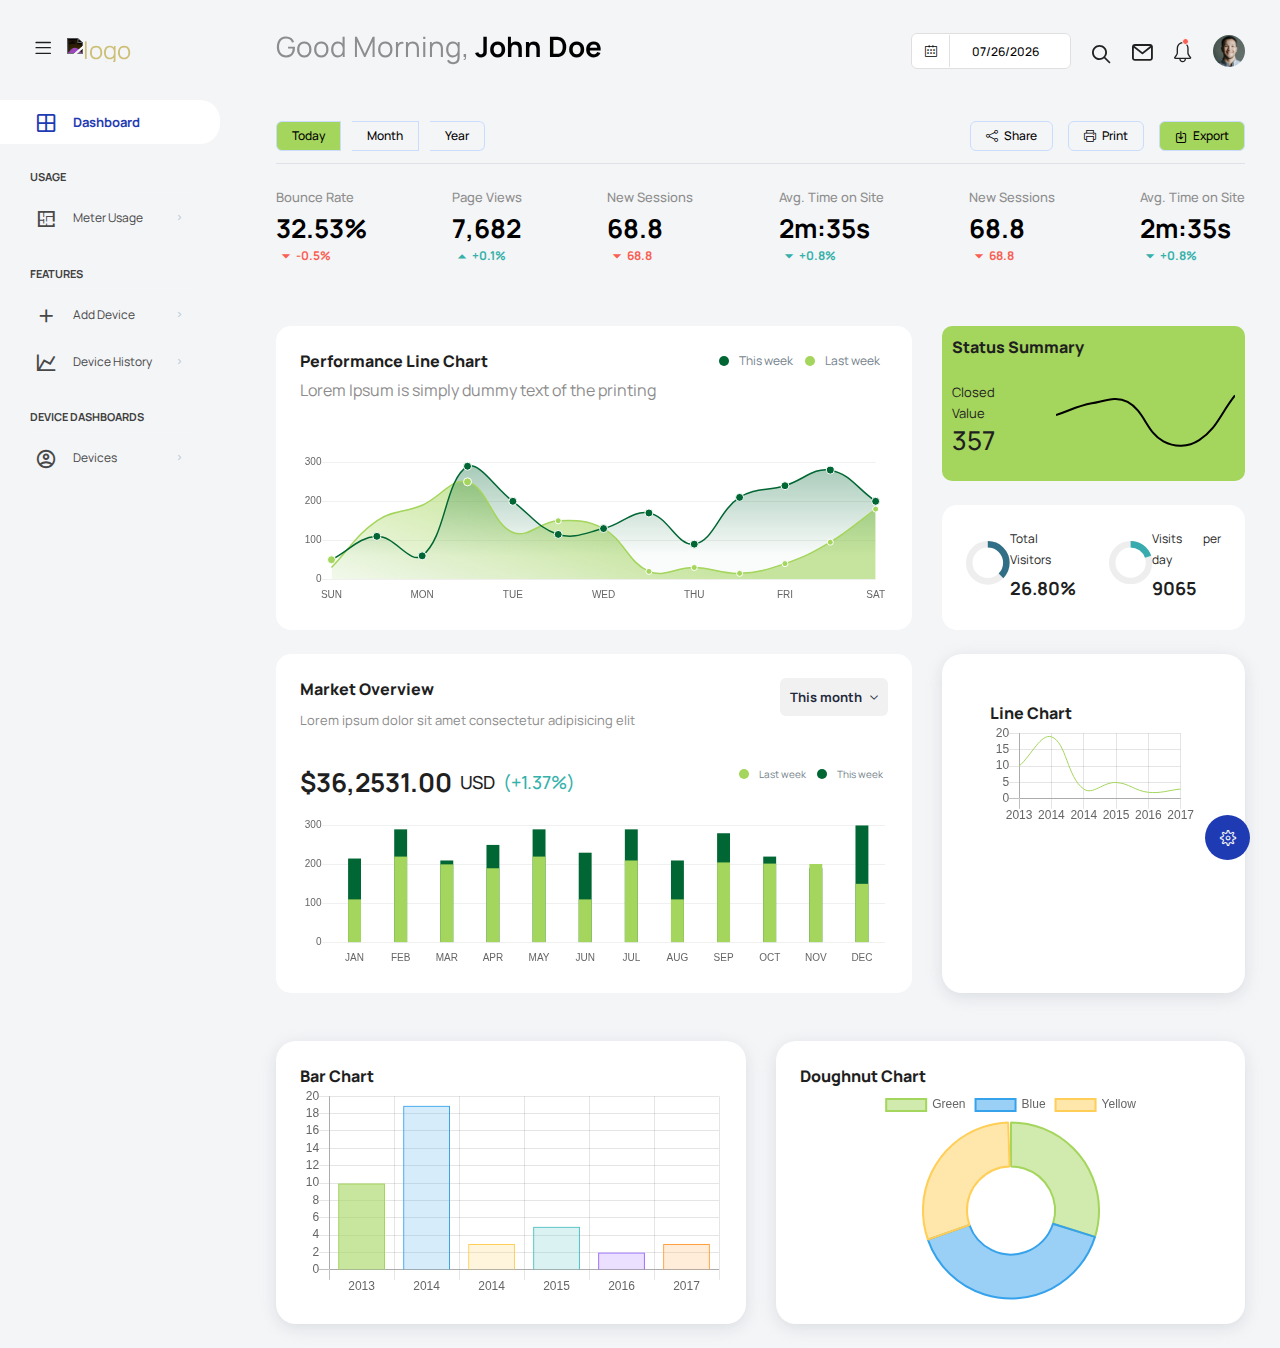
==== Dashboard/index.html @ 0b7fcad8 "Login Page linked with dashboard, forgot pass page" ====
<!DOCTYPE html>
<html lang="en">

<head>
  <!-- Required meta tags -->
  <meta charset="utf-8">
  <meta name="viewport" content="width=device-width, initial-scale=1, shrink-to-fit=no">
  <title>ElecTrak | Energy Monitoring</title>
  <!-- plugins:css -->
  <link rel="stylesheet" href="vendors/feather/feather.css">
  <link rel="stylesheet" href="vendors/mdi/css/materialdesignicons.min.css">
  <link rel="stylesheet" href="vendors/ti-icons/css/themify-icons.css">
  <link rel="stylesheet" href="vendors/typicons/typicons.css">
  <link rel="stylesheet" href="vendors/simple-line-icons/css/simple-line-icons.css">
  <link rel="stylesheet" href="vendors/css/vendor.bundle.base.css">


  <!-- endinject -->
  <!-- Plugin css for this page -->
  <link rel="stylesheet" href="vendors/datatables.net-bs4/dataTables.bootstrap4.css">
  <link rel="stylesheet" href="js/select.dataTables.min.css">
  <!-- End plugin css for this page -->
  <!-- inject:css -->
  <link rel="stylesheet" href="css/vertical-layout-light/style.css">
  <link rel="stylesheet" href="./css/dashboard.css">
  <!-- endinject -->
  <link rel="icon" type="image" href="./images/icons8-lightning-50.png">
</head>

<body>
  <div class="container-scroller">
    <!-- partial:partials/_navbar.html -->
    <nav class="navbar default-layout col-lg-12 col-12 p-0 fixed-top d-flex align-items-top flex-row">
      <div class="text-center navbar-brand-wrapper d-flex align-items-center justify-content-start" id="nav-top">
        <div class="me-3">
          <button class="navbar-toggler navbar-toggler align-self-center " id="navbar-toggler" type="button" data-bs-toggle="minimize">
            <span class="icon-menu"></span>
          </button>
        </div>
        <div >
          <a class="navbar-brand brand-logo" href="index.html">
            <img src="http://electrak.in/Images/EnetraLogoWhite.png" alt="logo" class="electrak-logo" />
            <!-- <h4 class="name">ElecTrak</h4> -->
          </a>
          <a class="navbar-brand brand-logo-mini" href="index.html">
            <!-- <img src="images/logo-mini.svg" alt="logo" /> -->
            <img src="./images/icons8-lightning-50-black.png" alt="logo" />
          </a>
        </div>
      </div>
      <div class="navbar-menu-wrapper d-flex align-items-top">
        <ul class="navbar-nav">
          <li class="nav-item font-weight-semibold d-none d-lg-block ms-0">
            <h1 class="welcome-text">Good Morning, <span class="text-black fw-bold">John Doe</span></h1>
            <!-- <h3 class="welcome-sub-text">Your performance summary this week </h3> -->
          </li>
        </ul>
        <ul class="navbar-nav ms-auto">
          <!-- <li class="nav-item dropdown d-none d-lg-block">
            <a class="nav-link dropdown-bordered dropdown-toggle dropdown-toggle-split" id="messageDropdown" href="#"
              data-bs-toggle="dropdown" aria-expanded="false"> Select Category </a>
            <div class="dropdown-menu dropdown-menu-right navbar-dropdown preview-list pb-0"
              aria-labelledby="messageDropdown">
              <a class="dropdown-item py-3">
                <p class="mb-0 font-weight-medium float-left">Select category</p>
              </a>
              <div class="dropdown-divider"></div>
              <a class="dropdown-item preview-item">
                <div class="preview-item-content flex-grow py-2">
                  <p class="preview-subject ellipsis font-weight-medium text-dark">Bootstrap Bundle </p>
                  <p class="fw-light small-text mb-0">This is a Bundle featuring 16 unique dashboards</p>
                </div>
              </a>
              <a class="dropdown-item preview-item">
                <div class="preview-item-content flex-grow py-2">
                  <p class="preview-subject ellipsis font-weight-medium text-dark">Angular Bundle</p>
                  <p class="fw-light small-text mb-0">Everything you’ll ever need for your Angular projects</p>
                </div>
              </a>
              <a class="dropdown-item preview-item">
                <div class="preview-item-content flex-grow py-2">
                  <p class="preview-subject ellipsis font-weight-medium text-dark">VUE Bundle</p>
                  <p class="fw-light small-text mb-0">Bundle of 6 Premium Vue Admin Dashboard</p>
                </div>
              </a>
              <a class="dropdown-item preview-item">
                <div class="preview-item-content flex-grow py-2">
                  <p class="preview-subject ellipsis font-weight-medium text-dark">React Bundle</p>
                  <p class="fw-light small-text mb-0">Bundle of 8 Premium React Admin Dashboard</p>
                </div>
              </a>
            </div>
          </li> -->
          <li class="nav-item d-none d-lg-block" id="nav-item">
            <div id="datepicker-popup" class="input-group date datepicker navbar-date-picker">
              <span class="input-group-addon input-group-prepend border-right">
                <span class="icon-calendar input-group-text calendar-icon"></span>
              </span>
              <input type="text" class="form-control">
            </div>
          </li>
          <li class="nav-item">
            <form class="search-form" action="#">
              <i class="icon-search"></i>
              <input type="search" class="form-control" placeholder="Search Here" title="Search here">
            </form>
          </li>
          <li class="nav-item dropdown">
            <a class="nav-link count-indicator" id="notificationDropdown" href="#" data-bs-toggle="dropdown">
              <i class="icon-mail icon-lg"></i>
            </a>
            <div class="dropdown-menu dropdown-menu-right navbar-dropdown preview-list pb-0"
              aria-labelledby="notificationDropdown">
              <a class="dropdown-item py-3 border-bottom">
                <p class="mb-0 font-weight-medium float-left">You have 4 new notifications </p>
                <span class="badge badge-pill badge-primary float-right">View all</span>
              </a>
              <a class="dropdown-item preview-item py-3">
                <div class="preview-thumbnail">
                  <i class="mdi mdi-alert m-auto text-primary"></i>
                </div>
                <div class="preview-item-content">
                  <h6 class="preview-subject fw-normal text-dark mb-1">Application Error</h6>
                  <p class="fw-light small-text mb-0"> Just now </p>
                </div>
              </a>
              <a class="dropdown-item preview-item py-3">
                <div class="preview-thumbnail">
                  <i class="mdi mdi-settings m-auto text-primary"></i>
                </div>
                <div class="preview-item-content">
                  <h6 class="preview-subject fw-normal text-dark mb-1">Settings</h6>
                  <p class="fw-light small-text mb-0"> Private message </p>
                </div>
              </a>
              <a class="dropdown-item preview-item py-3">
                <div class="preview-thumbnail">
                  <i class="mdi mdi-airballoon m-auto text-primary"></i>
                </div>
                <div class="preview-item-content">
                  <h6 class="preview-subject fw-normal text-dark mb-1">New user registration</h6>
                  <p class="fw-light small-text mb-0"> 2 days ago </p>
                </div>
              </a>
            </div>
          </li>
          <li class="nav-item dropdown">
            <a class="nav-link count-indicator" id="countDropdown" href="#" data-bs-toggle="dropdown"
              aria-expanded="false">
              <i class="icon-bell"></i>
              <span class="count"></span>
            </a>
            <div class="dropdown-menu dropdown-menu-right navbar-dropdown preview-list pb-0"
              aria-labelledby="countDropdown">
              <a class="dropdown-item py-3">
                <p class="mb-0 font-weight-medium float-left">You have 7 unread mails </p>
                <span class="badge badge-pill badge-primary float-right">View all</span>
              </a>
              <div class="dropdown-divider"></div>
              <a class="dropdown-item preview-item">
                <div class="preview-thumbnail">
                  <img src="images/faces/face10.jpg" alt="image" class="img-sm profile-pic">
                </div>
                <div class="preview-item-content flex-grow py-2">
                  <p class="preview-subject ellipsis font-weight-medium text-dark">Marian Garner </p>
                  <p class="fw-light small-text mb-0"> The meeting is cancelled </p>
                </div>
              </a>
              <a class="dropdown-item preview-item">
                <div class="preview-thumbnail">
                  <img src="images/faces/face12.jpg" alt="image" class="img-sm profile-pic">
                </div>
                <div class="preview-item-content flex-grow py-2">
                  <p class="preview-subject ellipsis font-weight-medium text-dark">David Grey </p>
                  <p class="fw-light small-text mb-0"> The meeting is cancelled </p>
                </div>
              </a>
              <a class="dropdown-item preview-item">
                <div class="preview-thumbnail">
                  <img src="images/faces/face1.jpg" alt="image" class="img-sm profile-pic">
                </div>
                <div class="preview-item-content flex-grow py-2">
                  <p class="preview-subject ellipsis font-weight-medium text-dark">Travis Jenkins </p>
                  <p class="fw-light small-text mb-0"> The meeting is cancelled </p>
                </div>
              </a>
            </div>
          </li>
          <li class="nav-item dropdown d-none d-lg-block user-dropdown">
            <a class="nav-link" id="UserDropdown" href="#" data-bs-toggle="dropdown" aria-expanded="false">
              <img class="img-xs rounded-circle" src="images/faces/face8.jpg" alt="Profile image"> </a>
            <div class="dropdown-menu dropdown-menu-right navbar-dropdown" aria-labelledby="UserDropdown">
              <div class="dropdown-header text-center">
                <img class="img-md rounded-circle" src="images/faces/face8.jpg" alt="Profile image">
                <p class="mb-1 mt-3 font-weight-semibold">Allen Moreno</p>
                <p class="fw-light text-muted mb-0">allenmoreno@gmail.com</p>
              </div>
              <a class="dropdown-item"><i class="dropdown-item-icon mdi mdi-account-outline text-primary me-2"></i> My
                Profile <span class="badge badge-pill badge-danger">1</span></a>
              <a class="dropdown-item"><i class="dropdown-item-icon mdi mdi-message-text-outline text-primary me-2"></i>
                Messages</a>
              <a class="dropdown-item"><i
                  class="dropdown-item-icon mdi mdi-calendar-check-outline text-primary me-2"></i> Activity</a>
              <a class="dropdown-item"><i class="dropdown-item-icon mdi mdi-help-circle-outline text-primary me-2"></i>
                FAQ</a>
              <a href="login.html" class="dropdown-item"><i class="dropdown-item-icon mdi mdi-power text-primary me-2"></i>Sign Out</a>
            </div>
          </li>
        </ul>
        <button class="navbar-toggler navbar-toggler-right d-lg-none align-self-center" type="button"
          data-bs-toggle="offcanvas">
          <span class="mdi mdi-menu"></span>
        </button>
      </div>
    </nav>
    <!-- partial -->
    <div class="container-fluid page-body-wrapper">
      <!-- partial:partials/_settings-panel.html -->
      <div class="theme-setting-wrapper">
        <div id="settings-trigger"><i class="ti-settings"></i></div>
        <div id="theme-settings" class="settings-panel">
          <i class="settings-close ti-close"></i>
          <p class="settings-heading">SIDEBAR SKINS</p>
          <div class="sidebar-bg-options selected" id="sidebar-light-theme">
            <div class="img-ss rounded-circle bg-light border me-3"></div>Light
          </div>
          <div class="sidebar-bg-options" id="sidebar-dark-theme">
            <div class="img-ss rounded-circle bg-dark border me-3"></div>Dark
          </div>
          <p class="settings-heading mt-2">HEADER SKINS</p>
          <div class="color-tiles mx-0 px-4">
            <div class="tiles success"></div>
            <div class="tiles warning"></div>
            <div class="tiles danger"></div>
            <div class="tiles info"></div>
            <div class="tiles dark"></div>
            <div class="tiles default"></div>
          </div>
        </div>
      </div>
      <div id="right-sidebar" class="settings-panel">
        <i class="settings-close ti-close"></i>
        <ul class="nav nav-tabs border-top" id="setting-panel" role="tablist">
          <li class="nav-item">
            <a class="nav-link active" id="todo-tab" data-bs-toggle="tab" href="#todo-section" role="tab"
              aria-controls="todo-section" aria-expanded="true">TO DO LIST</a>
          </li>
          <li class="nav-item">
            <a class="nav-link" id="chats-tab" data-bs-toggle="tab" href="#chats-section" role="tab"
              aria-controls="chats-section">CHATS</a>
          </li>
        </ul>
        <div class="tab-content" id="setting-content">
          <div class="tab-pane fade show active scroll-wrapper" id="todo-section" role="tabpanel"
            aria-labelledby="todo-section">
            <div class="add-items d-flex px-3 mb-0">
              <form class="form w-100">
                <div class="form-group d-flex">
                  <input type="text" class="form-control todo-list-input" placeholder="Add To-do">
                  <button type="submit" class="add btn btn-primary todo-list-add-btn" id="add-task">Add</button>
                </div>
              </form>
            </div>
            <div class="list-wrapper px-3">
              <ul class="d-flex flex-column-reverse todo-list">
                <li>
                  <div class="form-check">
                    <label class="form-check-label">
                      <input class="checkbox" type="checkbox">
                      Team review meeting at 3.00 PM
                    </label>
                  </div>
                  <i class="remove ti-close"></i>
                </li>
                <li>
                  <div class="form-check">
                    <label class="form-check-label">
                      <input class="checkbox" type="checkbox">
                      Prepare for presentation
                    </label>
                  </div>
                  <i class="remove ti-close"></i>
                </li>
                <li>
                  <div class="form-check">
                    <label class="form-check-label">
                      <input class="checkbox" type="checkbox">
                      Resolve all the low priority tickets due today
                    </label>
                  </div>
                  <i class="remove ti-close"></i>
                </li>
                <li class="completed">
                  <div class="form-check">
                    <label class="form-check-label">
                      <input class="checkbox" type="checkbox" checked>
                      Schedule meeting for next week
                    </label>
                  </div>
                  <i class="remove ti-close"></i>
                </li>
                <li class="completed">
                  <div class="form-check">
                    <label class="form-check-label">
                      <input class="checkbox" type="checkbox" checked>
                      Project review
                    </label>
                  </div>
                  <i class="remove ti-close"></i>
                </li>
              </ul>
            </div>
            <h4 class="px-3 text-muted mt-5 fw-light mb-0">Events</h4>
            <div class="events pt-4 px-3">
              <div class="wrapper d-flex mb-2">
                <i class="ti-control-record text-primary me-2"></i>
                <span>Feb 11 2018</span>
              </div>
              <p class="mb-0 font-weight-thin text-gray">Creating component page build a js</p>
              <p class="text-gray mb-0">The total number of sessions</p>
            </div>
            <div class="events pt-4 px-3">
              <div class="wrapper d-flex mb-2">
                <i class="ti-control-record text-primary me-2"></i>
                <span>Feb 7 2018</span>
              </div>
              <p class="mb-0 font-weight-thin text-gray">Meeting with Alisa</p>
              <p class="text-gray mb-0 ">Call Sarah Graves</p>
            </div>
          </div>
          <!-- To do section tab ends -->
          <div class="tab-pane fade" id="chats-section" role="tabpanel" aria-labelledby="chats-section">
            <div class="d-flex align-items-center justify-content-between border-bottom">
              <p class="settings-heading border-top-0 mb-3 pl-3 pt-0 border-bottom-0 pb-0">Friends</p>
              <small class="settings-heading border-top-0 mb-3 pt-0 border-bottom-0 pb-0 pr-3 fw-normal">See All</small>
            </div>
            <ul class="chat-list">
              <li class="list active">
                <div class="profile"><img src="images/faces/face1.jpg" alt="image"><span class="online"></span></div>
                <div class="info">
                  <p>Thomas Douglas</p>
                  <p>Available</p>
                </div>
                <small class="text-muted my-auto">19 min</small>
              </li>
              <li class="list">
                <div class="profile"><img src="images/faces/face2.jpg" alt="image"><span class="offline"></span></div>
                <div class="info">
                  <div class="wrapper d-flex">
                    <p>Catherine</p>
                  </div>
                  <p>Away</p>
                </div>
                <div class="badge badge-success badge-pill my-auto mx-2">4</div>
                <small class="text-muted my-auto">23 min</small>
              </li>
              <li class="list">
                <div class="profile"><img src="images/faces/face3.jpg" alt="image"><span class="online"></span></div>
                <div class="info">
                  <p>Daniel Russell</p>
                  <p>Available</p>
                </div>
                <small class="text-muted my-auto">14 min</small>
              </li>
              <li class="list">
                <div class="profile"><img src="images/faces/face4.jpg" alt="image"><span class="offline"></span></div>
                <div class="info">
                  <p>James Richardson</p>
                  <p>Away</p>
                </div>
                <small class="text-muted my-auto">2 min</small>
              </li>
              <li class="list">
                <div class="profile"><img src="images/faces/face5.jpg" alt="image"><span class="online"></span></div>
                <div class="info">
                  <p>Madeline Kennedy</p>
                  <p>Available</p>
                </div>
                <small class="text-muted my-auto">5 min</small>
              </li>
              <li class="list">
                <div class="profile"><img src="images/faces/face6.jpg" alt="image"><span class="online"></span></div>
                <div class="info">
                  <p>Sarah Graves</p>
                  <p>Available</p>
                </div>
                <small class="text-muted my-auto">47 min</small>
              </li>
            </ul>
          </div>
          <!-- chat tab ends -->
        </div>
      </div>
      <!-- partial -->
      <!-- partial:partials/_sidebar.html -->
      <nav class="sidebar sidebar-offcanvas" id="sidebar">
        <ul class="nav">
          <li class="nav-item">
            <a class="nav-link" href="index.html">
              <i class="mdi mdi-grid-large menu-icon"></i>
              <span class="menu-title">Dashboard</span>
            </a>
          </li>
          <li class="nav-item nav-category">Usage</li>
          <li class="nav-item">
            <a class="nav-link" data-bs-toggle="collapse" href="#ui-basic" aria-expanded="false"
              aria-controls="ui-basic">
              <i class="menu-icon mdi mdi-floor-plan"></i>
              <span class="menu-title">Meter Usage</span>
              <i class="menu-arrow"></i>
            </a>
            <!-- <div class="collapse" id="ui-basic">
              <ul class="nav flex-column sub-menu">
                <li class="nav-item"> <a class="nav-link" href="pages/ui-features/buttons.html">Buttons</a></li>
                <li class="nav-item"> <a class="nav-link" href="pages/ui-features/dropdowns.html">Dropdowns</a></li>
                <li class="nav-item"> <a class="nav-link" href="pages/ui-features/typography.html">Typography</a></li>
              </ul>
            </div> -->
          </li>
          <li class="nav-item nav-category">Features</li>
          <li class="nav-item">
            <a class="nav-link" data-bs-toggle="collapse" href="#form-elements" aria-expanded="false"
              aria-controls="form-elements">
              <i class="menu-icon mdi mdi mdi-plus"></i>
              <span class="menu-title">Add Device</span>
              <i class="menu-arrow"></i>
            </a>
            <!-- <div class="collapse" id="form-elements">
              <ul class="nav flex-column sub-menu">
                <li class="nav-item"><a class="nav-link" href="pages/forms/basic_elements.html">Basic Elements</a></li>
              </ul>
            </div> -->
          </li>
          <li class="nav-item">
            <a class="nav-link" data-bs-toggle="collapse" href="#charts" aria-expanded="false" aria-controls="charts">
              <i class="menu-icon mdi mdi-chart-line"></i>
              <span class="menu-title">Device History</span>
              <i class="menu-arrow"></i>
            </a>
            <!-- <div class="collapse" id="charts">
              <ul class="nav flex-column sub-menu">
                <li class="nav-item"> <a class="nav-link" href="pages/charts/chartjs.html">ChartJs</a></li>
              </ul>
            </div> -->
          </li>
          <!-- <li class="nav-item">
            <a class="nav-link" data-bs-toggle="collapse" href="#tables" aria-expanded="false" aria-controls="tables">
              <i class="menu-icon mdi mdi-table"></i>
              <span class="menu-title">Tables</span>
              <i class="menu-arrow"></i>
            </a>
            <div class="collapse" id="tables">
              <ul class="nav flex-column sub-menu">
                <li class="nav-item"> <a class="nav-link" href="pages/tables/basic-table.html">Basic table</a></li>
              </ul>
            </div>
          </li>
          <li class="nav-item">
            <a class="nav-link" data-bs-toggle="collapse" href="#icons" aria-expanded="false" aria-controls="icons">
              <i class="menu-icon mdi mdi-layers-outline"></i>
              <span class="menu-title">Icons</span>
              <i class="menu-arrow"></i>
            </a>
            <div class="collapse" id="icons">
              <ul class="nav flex-column sub-menu">
                <li class="nav-item"> <a class="nav-link" href="pages/icons/mdi.html">Mdi icons</a></li>
              </ul>
            </div>
          </li> -->
          <li class="nav-item nav-category">Device Dashboards</li>
          <li class="nav-item">
            <a class="nav-link" data-bs-toggle="collapse" href="#auth" aria-expanded="false" aria-controls="auth">
              <i class="menu-icon mdi mdi-account-circle-outline"></i>
              <span class="menu-title">Devices</span>
              <i class="menu-arrow"></i>
            </a>
            <div class="collapse" id="auth">
              <ul class="nav flex-column sub-menu">
                <li class="nav-item"> <a class="nav-link" href="pages/samples/login.html"> Tech Mahindra Phase 3 </a></li>
              </ul>
            </div>
          </li>
          <!-- <li class="nav-item nav-category">help</li>
          <li class="nav-item">
            <a class="nav-link" href="http://bootstrapdash.com/demo/star-admin2-free/docs/documentation.html">
              <i class="menu-icon mdi mdi-file-document"></i>
              <span class="menu-title">Documentation</span>
            </a>
          </li> -->
        </ul>
      </nav>




      <!-- partial -->
      <div class="main-panel">
        <div class="content-wrapper">
          <div class="row">
            <div class="col-sm-12">
              <div class="home-tab">
                <div class="d-sm-flex align-items-center justify-content-between border-bottom">
                  <ul class="nav nav-tabs" role="tablist">
                    <div class="col-sm-3"> 
                      <div class="btn-group" role="group" id="TimeSelection">
                          <button type="button" class="btn active" id="Today" onclick="highlightButton(this)">Today</button>
                          <button type = "button" class="btn" id="Month" onclick="highlightButton(this)">Month</button>
                          <button type = "button" class="btn" id="Year"onclick="highlightButton(this)" >Year</button>
                      </div>
                  </div>
                    <!-- <li class="nav-item">
                      <a class="nav-link active ps-0" id="home-tab" data-bs-toggle="tab" href="#overview" role="tab"
                        aria-controls="overview" aria-selected="true">Overview</a>
                    </li>
                    <li class="nav-item">
                      <a class="nav-link" id="profile-tab" data-bs-toggle="tab" href="#audiences" role="tab"
                        aria-selected="false">Audiences</a>
                    </li>
                    <li class="nav-item">
                      <a class="nav-link" id="contact-tab" data-bs-toggle="tab" href="#demographics" role="tab"
                        aria-selected="false">Demographics</a>
                    </li>
                    <li class="nav-item">
                      <a class="nav-link border-0" id="more-tab" data-bs-toggle="tab" href="#more" role="tab"
                        aria-selected="false">More</a>
                    </li> -->
                  </ul>
                  <div>
                    <div class="btn-wrapper">
                      <a href="#" class="btn btn-otline-dark align-items-center"><i class="icon-share"></i> Share</a>
                      <a href="#" class="btn btn-otline-dark"><i class="icon-printer"></i> Print</a>
                      <a href="#" class="btn export_btn me-0"><i class="icon-download"></i> Export</a>
                    </div>
                  </div>
                </div>
                <div class="tab-content tab-content-basic">
                  <div class="tab-pane fade show active" id="overview" role="tabpanel" aria-labelledby="overview">
                    <div class="row">
                      <div class="col-sm-12">
                        <div class="statistics-details d-flex align-items-center justify-content-between">
                          <div>
                            <p class="statistics-title">Bounce Rate</p>
                            <h3 class="rate-percentage">32.53%</h3>
                            <p class="text-danger d-flex"><i class="mdi mdi-menu-down"></i><span>-0.5%</span></p>
                          </div>
                          <div>
                            <p class="statistics-title">Page Views</p>
                            <h3 class="rate-percentage">7,682</h3>
                            <p class="text-success d-flex"><i class="mdi mdi-menu-up"></i><span>+0.1%</span></p>
                          </div>
                          <div>
                            <p class="statistics-title">New Sessions</p>
                            <h3 class="rate-percentage">68.8</h3>
                            <p class="text-danger d-flex"><i class="mdi mdi-menu-down"></i><span>68.8</span></p>
                          </div>
                          <div class="d-none d-md-block">
                            <p class="statistics-title">Avg. Time on Site</p>
                            <h3 class="rate-percentage">2m:35s</h3>
                            <p class="text-success d-flex"><i class="mdi mdi-menu-down"></i><span>+0.8%</span></p>
                          </div>
                          <div class="d-none d-md-block">
                            <p class="statistics-title">New Sessions</p>
                            <h3 class="rate-percentage">68.8</h3>
                            <p class="text-danger d-flex"><i class="mdi mdi-menu-down"></i><span>68.8</span></p>
                          </div>
                          <div class="d-none d-md-block">
                            <p class="statistics-title">Avg. Time on Site</p>
                            <h3 class="rate-percentage">2m:35s</h3>
                            <p class="text-success d-flex"><i class="mdi mdi-menu-down"></i><span>+0.8%</span></p>
                          </div>
                        </div>
                      </div>
                    </div>
                    <div class="row">
                      <div class="col-lg-8 d-flex flex-column">
                        <div class="row flex-grow">
                          <div class="col-12 col-lg-4 col-lg-12 grid-margin stretch-card">
                            <div class="card card-rounded">
                              <div class="card-body">
                                <div class="d-sm-flex justify-content-between align-items-start">
                                  <div>
                                    <h4 class="card-title card-title-dash">Performance Line Chart</h4>
                                    <h5 class="card-subtitle card-subtitle-dash">Lorem Ipsum is simply dummy text of the
                                      printing</h5>
                                  </div>
                                  <div id="performance-line-legend"></div>
                                </div>
                                <div class="chartjs-wrapper mt-5">
                                  <canvas id="performaneLine"></canvas>
                                </div>
                              </div>
                            </div>
                          </div>
                        </div>
                      </div>
                      <div class="col-lg-4 d-flex flex-column">
                        <div class="row flex-grow">
                          <div class="col-md-6 col-lg-12 grid-margin stretch-card">
                            <div class="card  card-rounded">
                              <div class="card-body pb-0" id="summary-card">
                                <h4 class="card-title card-title-dash mb-4">Status Summary</h4>
                                <div class="row">
                                  <div class="col-sm-4">
                                    <p class=" mb-1">Closed Value</p>
                                    <h2>357</h2>
                                  </div>
                                  <div class="col-sm-8">
                                    <div class="status-summary-chart-wrapper pb-4">
                                      <canvas id="status-summary"></canvas>
                                    </div>
                                  </div>
                                </div>
                              </div>
                            </div>
                          </div>
                          <div class="col-md-6 col-lg-12 grid-margin stretch-card">
                            <div class="card card-rounded">
                              <div class="card-body">
                                <div class="row">
                                  <div class="col-sm-6">
                                    <div class="d-flex justify-content-between align-items-center mb-2 mb-sm-0">
                                      <div class="circle-progress-width">
                                        <div id="totalVisitors" class="progressbar-js-circle pr-2"></div>
                                      </div>
                                      <div>
                                        <p class="text-small mb-2">Total Visitors</p>
                                        <h4 class="mb-0 fw-bold">26.80%</h4>
                                      </div>
                                    </div>
                                  </div>
                                  <div class="col-sm-6">
                                    <div class="d-flex justify-content-between align-items-center">
                                      <div class="circle-progress-width">
                                        <div id="visitperday" class="progressbar-js-circle pr-2"></div>
                                      </div>
                                      <div>
                                        <p class="text-small mb-2">Visits per day</p>
                                        <h4 class="mb-0 fw-bold">9065</h4>
                                      </div>
                                    </div>
                                  </div>
                                </div>
                              </div>
                            </div>
                          </div>
                        </div>
                      </div>
                    </div>
                    <div class="row">
                      <div class="col-lg-8 d-flex flex-column">
                        <div class="row flex-grow">
                          <div class="col-12 grid-margin stretch-card">
                            <div class="card card-rounded">
                              <div class="card-body">
                                <div class="d-sm-flex justify-content-between align-items-start">
                                  <div>
                                    <h4 class="card-title card-title-dash">Market Overview</h4>
                                    <p class="card-subtitle card-subtitle-dash">Lorem ipsum dolor sit amet consectetur
                                      adipisicing elit</p>
                                  </div>
                                  <div>
                                    <div class="dropdown">
                                      <button class="btn btn-secondary dropdown-toggle toggle-dark btn-lg mb-0 me-0"
                                        type="button" id="dropdownMenuButton2" data-bs-toggle="dropdown"
                                        aria-haspopup="true" aria-expanded="false"> This month </button>
                                      <div class="dropdown-menu" aria-labelledby="dropdownMenuButton2">
                                        <h6 class="dropdown-header">Settings</h6>
                                        <a class="dropdown-item" href="#">Action</a>
                                        <a class="dropdown-item" href="#">Another action</a>
                                        <a class="dropdown-item" href="#">Something else here</a>
                                        <div class="dropdown-divider"></div>
                                        <a class="dropdown-item" href="#">Separated link</a>
                                      </div>
                                    </div>
                                  </div>
                                </div>
                                <div class="d-sm-flex align-items-center mt-1 justify-content-between">
                                  <div class="d-sm-flex align-items-center mt-4 justify-content-between">
                                    <h2 class="me-2 fw-bold">$36,2531.00</h2>
                                    <h4 class="me-2">USD</h4>
                                    <h4 class="text-success">(+1.37%)</h4>
                                  </div>
                                  <div class="me-3">
                                    <div id="marketing-overview-legend"></div>
                                  </div>
                                </div>
                                <div class="chartjs-bar-wrapper mt-3">
                                  <canvas id="marketingOverview"></canvas>
                                </div>
                              </div>
                            </div>
                          </div>
                        </div>
                      </div>
                      <div class="col-lg-4 grid-margin stretch-card">
                        <div class="card">
                          <div class="card-body">
                            <div class="card-body">
                              <h4 class="card-title card-title-dash">Line chart</h4>
                              <canvas id="lineChart"></canvas>
                            </div>
                          </div>
                        </div>
                      </div>
                    </div>
                  </div>
                </div>
              </div>
            </div>
          </div>

          <div class="row">
            <div class="col-lg-6 d-flex flex-column">
              <div class="card">
                <div class="card-body">
                  <h4 class="card-title card-title-dash">Bar chart</h4>
                  <canvas id="barChart"></canvas>
                </div>
              </div>
            </div>
            <div class="col-lg-6 d-flex flex-column">
              <div class="card">
                <div class="card-body">
                  <h4 class="card-title card-title-dash">Doughnut chart</h4>
                  <canvas id="doughnutChart"></canvas>
                </div>
              </div>
            </div>
          </div>

        </div>
        <!-- content-wrapper ends -->
        <!-- partial:partials/_footer.html -->
        <!-- <footer class="footer">
          <div class="d-sm-flex justify-content-center justify-content-sm-between">
            <span class="text-muted text-center text-sm-left d-block d-sm-inline-block">Premium <a
                href="https://www.bootstrapdash.com/" target="_blank">Bootstrap admin template</a> from
              BootstrapDash.</span>
            <span class="float-none float-sm-right d-block mt-1 mt-sm-0 text-center">Copyright © 2021. All
              rights
              reserved.</span>
          </div>
        </footer> -->
        <!-- partial -->
      </div>
      <!-- main-panel ends -->
    </div>
    <!-- page-body-wrapper ends -->
  </div>
  <!-- container-scroller -->

  <!-- plugins:js -->
  <script src="vendors/js/vendor.bundle.base.js"></script>
  <!-- endinject -->
  <!-- Plugin js for this page -->
  <script src="vendors/chart.js/Chart.min.js"></script>
  <script src="vendors/bootstrap-datepicker/bootstrap-datepicker.min.js"></script>
  <script src="vendors/progressbar.js/progressbar.min.js"></script>

  <!-- End plugin js for this page -->
  <!-- inject:js -->
  <script src="js/off-canvas.js"></script>
  <script src="js/hoverable-collapse.js"></script>
  <script src="js/template.js"></script>
  <script src="js/settings.js"></script>
  <script src="js/todolist.js"></script>
  <!-- endinject -->
  <!-- Custom js for this page-->
  <script src="js/dashboard.js"></script>
  <script src="js/Chart.roundedBarCharts.js"></script>
  <script src="./vendors/chart.js/Chart.min.js"></script>
  <script src="./js/off-canvas.js"></script>


  <!--  -->
  <script src="./js/chart.js"></script>
  <!--  -->




  <!-- End custom js for this page-->
</body>

</html>
---- Dashboard/vendors/feather/feather.css ----
@charset "UTF-8";
 
@font-face {
  font-family: "feather";
  src:url("fonts/feather-webfont.eot");
  src:url("fonts/feather-webfont.eot?#iefix") format("embedded-opentype"),
    url("fonts/feather-webfont.woff") format("woff"),
    url("fonts/feather-webfont.ttf") format("truetype"),
    url("fonts/feather-webfont.svg#feather") format("svg");
  font-weight: normal;
  font-style: normal;
}

/* Character Mapping Method */
 
[data-icon]:before {
  display: inline-block;
  font-family: "feather";
  content: attr(data-icon);
  font-style: normal;
  font-weight: normal;
  font-variant: normal;
  text-transform: none;
  speak: none;
  line-height: 1;
  -webkit-font-smoothing: antialiased;
  -moz-osx-font-smoothing: grayscale;
}

/* CSS Class Mapping Method */
 
[class^="icon-"],
[class*=" icon-"] {
  display: inline-block;
  font-family: "feather";
  font-style: normal;
  font-weight: normal;
  font-variant: normal;
  text-transform: none;
  speak: none;
  line-height: 1;
  -webkit-font-smoothing: antialiased;
  -moz-osx-font-smoothing: grayscale;
}

.icon-eye:before {
  content: "\e000";
}

.icon-paper-clip:before {
  content: "\e001";
}

.icon-mail:before {
  content: "\e002";
}

.icon-mail:before {
  content: "\e002";
}

.icon-toggle:before {
  content: "\e003";
}

.icon-layout:before {
  content: "\e004";
}

.icon-link:before {
  content: "\e005";
}

.icon-bell:before {
  content: "\e006";
}

.icon-lock:before {
  content: "\e007";
}

.icon-unlock:before {
  content: "\e008";
}

.icon-ribbon:before {
  content: "\e009";
}

.icon-image:before {
  content: "\e010";
}

.icon-signal:before {
  content: "\e011";
}

.icon-target:before {
  content: "\e012";
}

.icon-clipboard:before {
  content: "\e013";
}

.icon-clock:before {
  content: "\e014";
}

.icon-clock:before {
  content: "\e014";
}

.icon-watch:before {
  content: "\e015";
}

.icon-air-play:before {
  content: "\e016";
}

.icon-camera:before {
  content: "\e017";
}

.icon-video:before {
  content: "\e018";
}

.icon-disc:before {
  content: "\e019";
}

.icon-printer:before {
  content: "\e020";
}

.icon-monitor:before {
  content: "\e021";
}

.icon-server:before {
  content: "\e022";
}

.icon-cog:before {
  content: "\e023";
}

.icon-heart:before {
  content: "\e024";
}

.icon-paragraph:before {
  content: "\e025";
}

.icon-align-justify:before {
  content: "\e026";
}

.icon-align-left:before {
  content: "\e027";
}

.icon-align-center:before {
  content: "\e028";
}

.icon-align-right:before {
  content: "\e029";
}

.icon-book:before {
  content: "\e030";
}

.icon-layers:before {
  content: "\e031";
}

.icon-stack:before {
  content: "\e032";
}

.icon-stack-2:before {
  content: "\e033";
}

.icon-paper:before {
  content: "\e034";
}

.icon-paper-stack:before {
  content: "\e035";
}

.icon-search:before {
  content: "\e036";
}

.icon-zoom-in:before {
  content: "\e037";
}

.icon-zoom-out:before {
  content: "\e038";
}

.icon-reply:before {
  content: "\e039";
}

.icon-circle-plus:before {
  content: "\e040";
}

.icon-circle-minus:before {
  content: "\e041";
}

.icon-circle-check:before {
  content: "\e042";
}

.icon-circle-cross:before {
  content: "\e043";
}

.icon-square-plus:before {
  content: "\e044";
}

.icon-square-minus:before {
  content: "\e045";
}

.icon-square-check:before {
  content: "\e046";
}

.icon-square-cross:before {
  content: "\e047";
}

.icon-microphone:before {
  content: "\e048";
}

.icon-record:before {
  content: "\e049";
}

.icon-skip-back:before {
  content: "\e050";
}

.icon-rewind:before {
  content: "\e051";
}

.icon-play:before {
  content: "\e052";
}

.icon-pause:before {
  content: "\e053";
}

.icon-stop:before {
  content: "\e054";
}

.icon-fast-forward:before {
  content: "\e055";
}

.icon-skip-forward:before {
  content: "\e056";
}

.icon-shuffle:before {
  content: "\e057";
}

.icon-repeat:before {
  content: "\e058";
}

.icon-folder:before {
  content: "\e059";
}

.icon-umbrella:before {
  content: "\e060";
}

.icon-moon:before {
  content: "\e061";
}

.icon-thermometer:before {
  content: "\e062";
}

.icon-drop:before {
  content: "\e063";
}

.icon-sun:before {
  content: "\e064";
}

.icon-cloud:before {
  content: "\e065";
}

.icon-cloud-upload:before {
  content: "\e066";
}

.icon-cloud-download:before {
  content: "\e067";
}

.icon-upload:before {
  content: "\e068";
}

.icon-download:before {
  content: "\e069";
}

.icon-location:before {
  content: "\e070";
}

.icon-location-2:before {
  content: "\e071";
}

.icon-map:before {
  content: "\e072";
}

.icon-battery:before {
  content: "\e073";
}

.icon-head:before {
  content: "\e074";
}

.icon-briefcase:before {
  content: "\e075";
}

.icon-speech-bubble:before {
  content: "\e076";
}

.icon-anchor:before {
  content: "\e077";
}

.icon-globe:before {
  content: "\e078";
}

.icon-box:before {
  content: "\e079";
}

.icon-reload:before {
  content: "\e080";
}

.icon-share:before {
  content: "\e081";
}

.icon-marquee:before {
  content: "\e082";
}

.icon-marquee-plus:before {
  content: "\e083";
}

.icon-marquee-minus:before {
  content: "\e084";
}

.icon-tag:before {
  content: "\e085";
}

.icon-power:before {
  content: "\e086";
}

.icon-command:before {
  content: "\e087";
}

.icon-alt:before {
  content: "\e088";
}

.icon-esc:before {
  content: "\e089";
}

.icon-bar-graph:before {
  content: "\e090";
}

.icon-bar-graph-2:before {
  content: "\e091";
}

.icon-pie-graph:before {
  content: "\e092";
}

.icon-star:before {
  content: "\e093";
}

.icon-arrow-left:before {
  content: "\e094";
}

.icon-arrow-right:before {
  content: "\e095";
}

.icon-arrow-up:before {
  content: "\e096";
}

.icon-arrow-down:before {
  content: "\e097";
}

.icon-volume:before {
  content: "\e098";
}

.icon-mute:before {
  content: "\e099";
}

.icon-content-right:before {
  content: "\e100";
}

.icon-content-left:before {
  content: "\e101";
}

.icon-grid:before {
  content: "\e102";
}

.icon-grid-2:before {
  content: "\e103";
}

.icon-columns:before {
  content: "\e104";
}

.icon-loader:before {
  content: "\e105";
}

.icon-bag:before {
  content: "\e106";
}

.icon-ban:before {
  content: "\e107";
}

.icon-flag:before {
  content: "\e108";
}

.icon-trash:before {
  content: "\e109";
}

.icon-expand:before {
  content: "\e110";
}

.icon-contract:before {
  content: "\e111";
}

.icon-maximize:before {
  content: "\e112";
}

.icon-minimize:before {
  content: "\e113";
}

.icon-plus:before {
  content: "\e114";
}

.icon-minus:before {
  content: "\e115";
}

.icon-check:before {
  content: "\e116";
}

.icon-cross:before {
  content: "\e117";
}

.icon-move:before {
  content: "\e118";
}

.icon-delete:before {
  content: "\e119";
}

.icon-menu:before {
  content: "\e120";
}

.icon-archive:before {
  content: "\e121";
}

.icon-inbox:before {
  content: "\e122";
}

.icon-outbox:before {
  content: "\e123";
}

.icon-file:before {
  content: "\e124";
}

.icon-file-add:before {
  content: "\e125";
}

.icon-file-subtract:before {
  content: "\e126";
}

.icon-help:before {
  content: "\e127";
}

.icon-open:before {
  content: "\e128";
}

.icon-ellipsis:before {
  content: "\e129";
}
---- Dashboard/vendors/ti-icons/css/themify-icons.css ----
@font-face {
	font-family: 'themify';
	src:url('../fonts/themify.eot');
	src:url('../fonts/themify.eot?#iefix') format('embedded-opentype'),
		url('../fonts/themify.woff') format('woff'),
		url('../fonts/themify.ttf') format('truetype'),
		url('../fonts/themify.svg') format('svg');
	font-weight: normal;
	font-style: normal;
}

[class^="ti-"], [class*=" ti-"] {
	font-family: 'themify';
	speak: none;
	font-style: normal;
	font-weight: normal;
	font-variant: normal;
	text-transform: none;
	line-height: 1;

	/* Better Font Rendering =========== */
	-webkit-font-smoothing: antialiased;
	-moz-osx-font-smoothing: grayscale;
}

.ti-wand:before {
	content: "\e600";
}
.ti-volume:before {
	content: "\e601";
}
.ti-user:before {
	content: "\e602";
}
.ti-unlock:before {
	content: "\e603";
}
.ti-unlink:before {
	content: "\e604";
}
.ti-trash:before {
	content: "\e605";
}
.ti-thought:before {
	content: "\e606";
}
.ti-target:before {
	content: "\e607";
}
.ti-tag:before {
	content: "\e608";
}
.ti-tablet:before {
	content: "\e609";
}
.ti-star:before {
	content: "\e60a";
}
.ti-spray:before {
	content: "\e60b";
}
.ti-signal:before {
	content: "\e60c";
}
.ti-shopping-cart:before {
	content: "\e60d";
}
.ti-shopping-cart-full:before {
	content: "\e60e";
}
.ti-settings:before {
	content: "\e60f";
}
.ti-search:before {
	content: "\e610";
}
.ti-zoom-in:before {
	content: "\e611";
}
.ti-zoom-out:before {
	content: "\e612";
}
.ti-cut:before {
	content: "\e613";
}
.ti-ruler:before {
	content: "\e614";
}
.ti-ruler-pencil:before {
	content: "\e615";
}
.ti-ruler-alt:before {
	content: "\e616";
}
.ti-bookmark:before {
	content: "\e617";
}
.ti-bookmark-alt:before {
	content: "\e618";
}
.ti-reload:before {
	content: "\e619";
}
.ti-plus:before {
	content: "\e61a";
}
.ti-pin:before {
	content: "\e61b";
}
.ti-pencil:before {
	content: "\e61c";
}
.ti-pencil-alt:before {
	content: "\e61d";
}
.ti-paint-roller:before {
	content: "\e61e";
}
.ti-paint-bucket:before {
	content: "\e61f";
}
.ti-na:before {
	content: "\e620";
}
.ti-mobile:before {
	content: "\e621";
}
.ti-minus:before {
	content: "\e622";
}
.ti-medall:before {
	content: "\e623";
}
.ti-medall-alt:before {
	content: "\e624";
}
.ti-marker:before {
	content: "\e625";
}
.ti-marker-alt:before {
	content: "\e626";
}
.ti-arrow-up:before {
	content: "\e627";
}
.ti-arrow-right:before {
	content: "\e628";
}
.ti-arrow-left:before {
	content: "\e629";
}
.ti-arrow-down:before {
	content: "\e62a";
}
.ti-lock:before {
	content: "\e62b";
}
.ti-location-arrow:before {
	content: "\e62c";
}
.ti-link:before {
	content: "\e62d";
}
.ti-layout:before {
	content: "\e62e";
}
.ti-layers:before {
	content: "\e62f";
}
.ti-layers-alt:before {
	content: "\e630";
}
.ti-key:before {
	content: "\e631";
}
.ti-import:before {
	content: "\e632";
}
.ti-image:before {
	content: "\e633";
}
.ti-heart:before {
	content: "\e634";
}
.ti-heart-broken:before {
	content: "\e635";
}
.ti-hand-stop:before {
	content: "\e636";
}
.ti-hand-open:before {
	content: "\e637";
}
.ti-hand-drag:before {
	content: "\e638";
}
.ti-folder:before {
	content: "\e639";
}
.ti-flag:before {
	content: "\e63a";
}
.ti-flag-alt:before {
	content: "\e63b";
}
.ti-flag-alt-2:before {
	content: "\e63c";
}
.ti-eye:before {
	content: "\e63d";
}
.ti-export:before {
	content: "\e63e";
}
.ti-exchange-vertical:before {
	content: "\e63f";
}
.ti-desktop:before {
	content: "\e640";
}
.ti-cup:before {
	content: "\e641";
}
.ti-crown:before {
	content: "\e642";
}
.ti-comments:before {
	content: "\e643";
}
.ti-comment:before {
	content: "\e644";
}
.ti-comment-alt:before {
	content: "\e645";
}
.ti-close:before {
	content: "\e646";
}
.ti-clip:before {
	content: "\e647";
}
.ti-angle-up:before {
	content: "\e648";
}
.ti-angle-right:before {
	content: "\e649";
}
.ti-angle-left:before {
	content: "\e64a";
}
.ti-angle-down:before {
	content: "\e64b";
}
.ti-check:before {
	content: "\e64c";
}
.ti-check-box:before {
	content: "\e64d";
}
.ti-camera:before {
	content: "\e64e";
}
.ti-announcement:before {
	content: "\e64f";
}
.ti-brush:before {
	content: "\e650";
}
.ti-briefcase:before {
	content: "\e651";
}
.ti-bolt:before {
	content: "\e652";
}
.ti-bolt-alt:before {
	content: "\e653";
}
.ti-blackboard:before {
	content: "\e654";
}
.ti-bag:before {
	content: "\e655";
}
.ti-move:before {
	content: "\e656";
}
.ti-arrows-vertical:before {
	content: "\e657";
}
.ti-arrows-horizontal:before {
	content: "\e658";
}
.ti-fullscreen:before {
	content: "\e659";
}
.ti-arrow-top-right:before {
	content: "\e65a";
}
.ti-arrow-top-left:before {
	content: "\e65b";
}
.ti-arrow-circle-up:before {
	content: "\e65c";
}
.ti-arrow-circle-right:before {
	content: "\e65d";
}
.ti-arrow-circle-left:before {
	content: "\e65e";
}
.ti-arrow-circle-down:before {
	content: "\e65f";
}
.ti-angle-double-up:before {
	content: "\e660";
}
.ti-angle-double-right:before {
	content: "\e661";
}
.ti-angle-double-left:before {
	content: "\e662";
}
.ti-angle-double-down:before {
	content: "\e663";
}
.ti-zip:before {
	content: "\e664";
}
.ti-world:before {
	content: "\e665";
}
.ti-wheelchair:before {
	content: "\e666";
}
.ti-view-list:before {
	content: "\e667";
}
.ti-view-list-alt:before {
	content: "\e668";
}
.ti-view-grid:before {
	content: "\e669";
}
.ti-uppercase:before {
	content: "\e66a";
}
.ti-upload:before {
	content: "\e66b";
}
.ti-underline:before {
	content: "\e66c";
}
.ti-truck:before {
	content: "\e66d";
}
.ti-timer:before {
	content: "\e66e";
}
.ti-ticket:before {
	content: "\e66f";
}
.ti-thumb-up:before {
	content: "\e670";
}
.ti-thumb-down:before {
	content: "\e671";
}
.ti-text:before {
	content: "\e672";
}
.ti-stats-up:before {
	content: "\e673";
}
.ti-stats-down:before {
	content: "\e674";
}
.ti-split-v:before {
	content: "\e675";
}
.ti-split-h:before {
	content: "\e676";
}
.ti-smallcap:before {
	content: "\e677";
}
.ti-shine:before {
	content: "\e678";
}
.ti-shift-right:before {
	content: "\e679";
}
.ti-shift-left:before {
	content: "\e67a";
}
.ti-shield:before {
	content: "\e67b";
}
.ti-notepad:before {
	content: "\e67c";
}
.ti-server:before {
	content: "\e67d";
}
.ti-quote-right:before {
	content: "\e67e";
}
.ti-quote-left:before {
	content: "\e67f";
}
.ti-pulse:before {
	content: "\e680";
}
.ti-printer:before {
	content: "\e681";
}
.ti-power-off:before {
	content: "\e682";
}
.ti-plug:before {
	content: "\e683";
}
.ti-pie-chart:before {
	content: "\e684";
}
.ti-paragraph:before {
	content: "\e685";
}
.ti-panel:before {
	content: "\e686";
}
.ti-package:before {
	content: "\e687";
}
.ti-music:before {
	content: "\e688";
}
.ti-music-alt:before {
	content: "\e689";
}
.ti-mouse:before {
	content: "\e68a";
}
.ti-mouse-alt:before {
	content: "\e68b";
}
.ti-money:before {
	content: "\e68c";
}
.ti-microphone:before {
	content: "\e68d";
}
.ti-menu:before {
	content: "\e68e";
}
.ti-menu-alt:before {
	content: "\e68f";
}
.ti-map:before {
	content: "\e690";
}
.ti-map-alt:before {
	content: "\e691";
}
.ti-loop:before {
	content: "\e692";
}
.ti-location-pin:before {
	content: "\e693";
}
.ti-list:before {
	content: "\e694";
}
.ti-light-bulb:before {
	content: "\e695";
}
.ti-Italic:before {
	content: "\e696";
}
.ti-info:before {
	content: "\e697";
}
.ti-infinite:before {
	content: "\e698";
}
.ti-id-badge:before {
	content: "\e699";
}
.ti-hummer:before {
	content: "\e69a";
}
.ti-home:before {
	content: "\e69b";
}
.ti-help:before {
	content: "\e69c";
}
.ti-headphone:before {
	content: "\e69d";
}
.ti-harddrives:before {
	content: "\e69e";
}
.ti-harddrive:before {
	content: "\e69f";
}
.ti-gift:before {
	content: "\e6a0";
}
.ti-game:before {
	content: "\e6a1";
}
.ti-filter:before {
	content: "\e6a2";
}
.ti-files:before {
	content: "\e6a3";
}
.ti-file:before {
	content: "\e6a4";
}
.ti-eraser:before {
	content: "\e6a5";
}
.ti-envelope:before {
	content: "\e6a6";
}
.ti-download:before {
	content: "\e6a7";
}
.ti-direction:before {
	content: "\e6a8";
}
.ti-direction-alt:before {
	content: "\e6a9";
}
.ti-dashboard:before {
	content: "\e6aa";
}
.ti-control-stop:before {
	content: "\e6ab";
}
.ti-control-shuffle:before {
	content: "\e6ac";
}
.ti-control-play:before {
	content: "\e6ad";
}
.ti-control-pause:before {
	content: "\e6ae";
}
.ti-control-forward:before {
	content: "\e6af";
}
.ti-control-backward:before {
	content: "\e6b0";
}
.ti-cloud:before {
	content: "\e6b1";
}
.ti-cloud-up:before {
	content: "\e6b2";
}
.ti-cloud-down:before {
	content: "\e6b3";
}
.ti-clipboard:before {
	content: "\e6b4";
}
.ti-car:before {
	content: "\e6b5";
}
.ti-calendar:before {
	content: "\e6b6";
}
.ti-book:before {
	content: "\e6b7";
}
.ti-bell:before {
	content: "\e6b8";
}
.ti-basketball:before {
	content: "\e6b9";
}
.ti-bar-chart:before {
	content: "\e6ba";
}
.ti-bar-chart-alt:before {
	content: "\e6bb";
}
.ti-back-right:before {
	content: "\e6bc";
}
.ti-back-left:before {
	content: "\e6bd";
}
.ti-arrows-corner:before {
	content: "\e6be";
}
.ti-archive:before {
	content: "\e6bf";
}
.ti-anchor:before {
	content: "\e6c0";
}
.ti-align-right:before {
	content: "\e6c1";
}
.ti-align-left:before {
	content: "\e6c2";
}
.ti-align-justify:before {
	content: "\e6c3";
}
.ti-align-center:before {
	content: "\e6c4";
}
.ti-alert:before {
	content: "\e6c5";
}
.ti-alarm-clock:before {
	content: "\e6c6";
}
.ti-agenda:before {
	content: "\e6c7";
}
.ti-write:before {
	content: "\e6c8";
}
.ti-window:before {
	content: "\e6c9";
}
.ti-widgetized:before {
	content: "\e6ca";
}
.ti-widget:before {
	content: "\e6cb";
}
.ti-widget-alt:before {
	content: "\e6cc";
}
.ti-wallet:before {
	content: "\e6cd";
}
.ti-video-clapper:before {
	content: "\e6ce";
}
.ti-video-camera:before {
	content: "\e6cf";
}
.ti-vector:before {
	content: "\e6d0";
}
.ti-themify-logo:before {
	content: "\e6d1";
}
.ti-themify-favicon:before {
	content: "\e6d2";
}
.ti-themify-favicon-alt:before {
	content: "\e6d3";
}
.ti-support:before {
	content: "\e6d4";
}
.ti-stamp:before {
	content: "\e6d5";
}
.ti-split-v-alt:before {
	content: "\e6d6";
}
.ti-slice:before {
	content: "\e6d7";
}
.ti-shortcode:before {
	content: "\e6d8";
}
.ti-shift-right-alt:before {
	content: "\e6d9";
}
.ti-shift-left-alt:before {
	content: "\e6da";
}
.ti-ruler-alt-2:before {
	content: "\e6db";
}
.ti-receipt:before {
	content: "\e6dc";
}
.ti-pin2:before {
	content: "\e6dd";
}
.ti-pin-alt:before {
	content: "\e6de";
}
.ti-pencil-alt2:before {
	content: "\e6df";
}
.ti-palette:before {
	content: "\e6e0";
}
.ti-more:before {
	content: "\e6e1";
}
.ti-more-alt:before {
	content: "\e6e2";
}
.ti-microphone-alt:before {
	content: "\e6e3";
}
.ti-magnet:before {
	content: "\e6e4";
}
.ti-line-double:before {
	content: "\e6e5";
}
.ti-line-dotted:before {
	content: "\e6e6";
}
.ti-line-dashed:before {
	content: "\e6e7";
}
.ti-layout-width-full:before {
	content: "\e6e8";
}
.ti-layout-width-default:before {
	content: "\e6e9";
}
.ti-layout-width-default-alt:before {
	content: "\e6ea";
}
.ti-layout-tab:before {
	content: "\e6eb";
}
.ti-layout-tab-window:before {
	content: "\e6ec";
}
.ti-layout-tab-v:before {
	content: "\e6ed";
}
.ti-layout-tab-min:before {
	content: "\e6ee";
}
.ti-layout-slider:before {
	content: "\e6ef";
}
.ti-layout-slider-alt:before {
	content: "\e6f0";
}
.ti-layout-sidebar-right:before {
	content: "\e6f1";
}
.ti-layout-sidebar-none:before {
	content: "\e6f2";
}
.ti-layout-sidebar-left:before {
	content: "\e6f3";
}
.ti-layout-placeholder:before {
	content: "\e6f4";
}
.ti-layout-menu:before {
	content: "\e6f5";
}
.ti-layout-menu-v:before {
	content: "\e6f6";
}
.ti-layout-menu-separated:before {
	content: "\e6f7";
}
.ti-layout-menu-full:before {
	content: "\e6f8";
}
.ti-layout-media-right-alt:before {
	content: "\e6f9";
}
.ti-layout-media-right:before {
	content: "\e6fa";
}
.ti-layout-media-overlay:before {
	content: "\e6fb";
}
.ti-layout-media-overlay-alt:before {
	content: "\e6fc";
}
.ti-layout-media-overlay-alt-2:before {
	content: "\e6fd";
}
.ti-layout-media-left-alt:before {
	content: "\e6fe";
}
.ti-layout-media-left:before {
	content: "\e6ff";
}
.ti-layout-media-center-alt:before {
	content: "\e700";
}
.ti-layout-media-center:before {
	content: "\e701";
}
.ti-layout-list-thumb:before {
	content: "\e702";
}
.ti-layout-list-thumb-alt:before {
	content: "\e703";
}
.ti-layout-list-post:before {
	content: "\e704";
}
.ti-layout-list-large-image:before {
	content: "\e705";
}
.ti-layout-line-solid:before {
	content: "\e706";
}
.ti-layout-grid4:before {
	content: "\e707";
}
.ti-layout-grid3:before {
	content: "\e708";
}
.ti-layout-grid2:before {
	content: "\e709";
}
.ti-layout-grid2-thumb:before {
	content: "\e70a";
}
.ti-layout-cta-right:before {
	content: "\e70b";
}
.ti-layout-cta-left:before {
	content: "\e70c";
}
.ti-layout-cta-center:before {
	content: "\e70d";
}
.ti-layout-cta-btn-right:before {
	content: "\e70e";
}
.ti-layout-cta-btn-left:before {
	content: "\e70f";
}
.ti-layout-column4:before {
	content: "\e710";
}
.ti-layout-column3:before {
	content: "\e711";
}
.ti-layout-column2:before {
	content: "\e712";
}
.ti-layout-accordion-separated:before {
	content: "\e713";
}
.ti-layout-accordion-merged:before {
	content: "\e714";
}
.ti-layout-accordion-list:before {
	content: "\e715";
}
.ti-ink-pen:before {
	content: "\e716";
}
.ti-info-alt:before {
	content: "\e717";
}
.ti-help-alt:before {
	content: "\e718";
}
.ti-headphone-alt:before {
	content: "\e719";
}
.ti-hand-point-up:before {
	content: "\e71a";
}
.ti-hand-point-right:before {
	content: "\e71b";
}
.ti-hand-point-left:before {
	content: "\e71c";
}
.ti-hand-point-down:before {
	content: "\e71d";
}
.ti-gallery:before {
	content: "\e71e";
}
.ti-face-smile:before {
	content: "\e71f";
}
.ti-face-sad:before {
	content: "\e720";
}
.ti-credit-card:before {
	content: "\e721";
}
.ti-control-skip-forward:before {
	content: "\e722";
}
.ti-control-skip-backward:before {
	content: "\e723";
}
.ti-control-record:before {
	content: "\e724";
}
.ti-control-eject:before {
	content: "\e725";
}
.ti-comments-smiley:before {
	content: "\e726";
}
.ti-brush-alt:before {
	content: "\e727";
}
.ti-youtube:before {
	content: "\e728";
}
.ti-vimeo:before {
	content: "\e729";
}
.ti-twitter:before {
	content: "\e72a";
}
.ti-time:before {
	content: "\e72b";
}
.ti-tumblr:before {
	content: "\e72c";
}
.ti-skype:before {
	content: "\e72d";
}
.ti-share:before {
	content: "\e72e";
}
.ti-share-alt:before {
	content: "\e72f";
}
.ti-rocket:before {
	content: "\e730";
}
.ti-pinterest:before {
	content: "\e731";
}
.ti-new-window:before {
	content: "\e732";
}
.ti-microsoft:before {
	content: "\e733";
}
.ti-list-ol:before {
	content: "\e734";
}
.ti-linkedin:before {
	content: "\e735";
}
.ti-layout-sidebar-2:before {
	content: "\e736";
}
.ti-layout-grid4-alt:before {
	content: "\e737";
}
.ti-layout-grid3-alt:before {
	content: "\e738";
}
.ti-layout-grid2-alt:before {
	content: "\e739";
}
.ti-layout-column4-alt:before {
	content: "\e73a";
}
.ti-layout-column3-alt:before {
	content: "\e73b";
}
.ti-layout-column2-alt:before {
	content: "\e73c";
}
.ti-instagram:before {
	content: "\e73d";
}
.ti-google:before {
	content: "\e73e";
}
.ti-github:before {
	content: "\e73f";
}
.ti-flickr:before {
	content: "\e740";
}
.ti-facebook:before {
	content: "\e741";
}
.ti-dropbox:before {
	content: "\e742";
}
.ti-dribbble:before {
	content: "\e743";
}
.ti-apple:before {
	content: "\e744";
}
.ti-android:before {
	content: "\e745";
}
.ti-save:before {
	content: "\e746";
}
.ti-save-alt:before {
	content: "\e747";
}
.ti-yahoo:before {
	content: "\e748";
}
.ti-wordpress:before {
	content: "\e749";
}
.ti-vimeo-alt:before {
	content: "\e74a";
}
.ti-twitter-alt:before {
	content: "\e74b";
}
.ti-tumblr-alt:before {
	content: "\e74c";
}
.ti-trello:before {
	content: "\e74d";
}
.ti-stack-overflow:before {
	content: "\e74e";
}
.ti-soundcloud:before {
	content: "\e74f";
}
.ti-sharethis:before {
	content: "\e750";
}
.ti-sharethis-alt:before {
	content: "\e751";
}
.ti-reddit:before {
	content: "\e752";
}
.ti-pinterest-alt:before {
	content: "\e753";
}
.ti-microsoft-alt:before {
	content: "\e754";
}
.ti-linux:before {
	content: "\e755";
}
.ti-jsfiddle:before {
	content: "\e756";
}
.ti-joomla:before {
	content: "\e757";
}
.ti-html5:before {
	content: "\e758";
}
.ti-flickr-alt:before {
	content: "\e759";
}
.ti-email:before {
	content: "\e75a";
}
.ti-drupal:before {
	content: "\e75b";
}
.ti-dropbox-alt:before {
	content: "\e75c";
}
.ti-css3:before {
	content: "\e75d";
}
.ti-rss:before {
	content: "\e75e";
}
.ti-rss-alt:before {
	content: "\e75f";
}
---- Dashboard/vendors/typicons/typicons.css ----
@charset "UTF-8";

@font-face {
  font-family: "typicons";
  src: url("typicons.eot?b99ba6e7256a27d29176cef7fc322738?#iefix") format("embedded-opentype"),
url("typicons.woff2?b99ba6e7256a27d29176cef7fc322738") format("woff2"),
url("typicons.woff?b99ba6e7256a27d29176cef7fc322738") format("woff"),
url("typicons.ttf?b99ba6e7256a27d29176cef7fc322738") format("truetype"),
url("typicons.svg?b99ba6e7256a27d29176cef7fc322738#typicons") format("svg");
}

.typcn:before {
  font-family: typicons !important;
  font-style: normal;
  font-weight: normal !important;
  font-variant: normal;
  text-transform: none;
  line-height: 1;
  -webkit-font-smoothing: antialiased;
  -moz-osx-font-smoothing: grayscale;
}

.typcn-lg {
  font-size: 1.33333333em;
  line-height: 0.75em;
  vertical-align: -15%;
}
.typcn-2x {
  font-size: 2em;
}
.typcn-3x {
  font-size: 3em;
}
.typcn-4x {
  font-size: 4em;
}
.typcn-5x {
  font-size: 5em;
}

.typcn-adjust-brightness:before {
  content: "\e000";
}
.typcn-adjust-contrast:before {
  content: "\e001";
}
.typcn-anchor-outline:before {
  content: "\e002";
}
.typcn-anchor:before {
  content: "\e003";
}
.typcn-archive:before {
  content: "\e004";
}
.typcn-arrow-back-outline:before {
  content: "\e005";
}
.typcn-arrow-back:before {
  content: "\e006";
}
.typcn-arrow-down-outline:before {
  content: "\e007";
}
.typcn-arrow-down-thick:before {
  content: "\e008";
}
.typcn-arrow-down:before {
  content: "\e009";
}
.typcn-arrow-forward-outline:before {
  content: "\e00a";
}
.typcn-arrow-forward:before {
  content: "\e00b";
}
.typcn-arrow-left-outline:before {
  content: "\e00c";
}
.typcn-arrow-left-thick:before {
  content: "\e00d";
}
.typcn-arrow-left:before {
  content: "\e00e";
}
.typcn-arrow-loop-outline:before {
  content: "\e00f";
}
.typcn-arrow-loop:before {
  content: "\e010";
}
.typcn-arrow-maximise-outline:before {
  content: "\e011";
}
.typcn-arrow-maximise:before {
  content: "\e012";
}
.typcn-arrow-minimise-outline:before {
  content: "\e013";
}
.typcn-arrow-minimise:before {
  content: "\e014";
}
.typcn-arrow-move-outline:before {
  content: "\e015";
}
.typcn-arrow-move:before {
  content: "\e016";
}
.typcn-arrow-repeat-outline:before {
  content: "\e017";
}
.typcn-arrow-repeat:before {
  content: "\e018";
}
.typcn-arrow-right-outline:before {
  content: "\e019";
}
.typcn-arrow-right-thick:before {
  content: "\e01a";
}
.typcn-arrow-right:before {
  content: "\e01b";
}
.typcn-arrow-shuffle:before {
  content: "\e01c";
}
.typcn-arrow-sorted-down:before {
  content: "\e01d";
}
.typcn-arrow-sorted-up:before {
  content: "\e01e";
}
.typcn-arrow-sync-outline:before {
  content: "\e01f";
}
.typcn-arrow-sync:before {
  content: "\e020";
}
.typcn-arrow-unsorted:before {
  content: "\e021";
}
.typcn-arrow-up-outline:before {
  content: "\e022";
}
.typcn-arrow-up-thick:before {
  content: "\e023";
}
.typcn-arrow-up:before {
  content: "\e024";
}
.typcn-at:before {
  content: "\e025";
}
.typcn-attachment-outline:before {
  content: "\e026";
}
.typcn-attachment:before {
  content: "\e027";
}
.typcn-backspace-outline:before {
  content: "\e028";
}
.typcn-backspace:before {
  content: "\e029";
}
.typcn-battery-charge:before {
  content: "\e02a";
}
.typcn-battery-full:before {
  content: "\e02b";
}
.typcn-battery-high:before {
  content: "\e02c";
}
.typcn-battery-low:before {
  content: "\e02d";
}
.typcn-battery-mid:before {
  content: "\e02e";
}
.typcn-beaker:before {
  content: "\e02f";
}
.typcn-beer:before {
  content: "\e030";
}
.typcn-bell:before {
  content: "\e031";
}
.typcn-book:before {
  content: "\e032";
}
.typcn-bookmark:before {
  content: "\e033";
}
.typcn-briefcase:before {
  content: "\e034";
}
.typcn-brush:before {
  content: "\e035";
}
.typcn-business-card:before {
  content: "\e036";
}
.typcn-calculator:before {
  content: "\e037";
}
.typcn-calendar-outline:before {
  content: "\e038";
}
.typcn-calendar:before {
  content: "\e039";
}
.typcn-camera-outline:before {
  content: "\e03a";
}
.typcn-camera:before {
  content: "\e03b";
}
.typcn-cancel-outline:before {
  content: "\e03c";
}
.typcn-cancel:before {
  content: "\e03d";
}
.typcn-chart-area-outline:before {
  content: "\e03e";
}
.typcn-chart-area:before {
  content: "\e03f";
}
.typcn-chart-bar-outline:before {
  content: "\e040";
}
.typcn-chart-bar:before {
  content: "\e041";
}
.typcn-chart-line-outline:before {
  content: "\e042";
}
.typcn-chart-line:before {
  content: "\e043";
}
.typcn-chart-pie-outline:before {
  content: "\e044";
}
.typcn-chart-pie:before {
  content: "\e045";
}
.typcn-chevron-left-outline:before {
  content: "\e046";
}
.typcn-chevron-left:before {
  content: "\e047";
}
.typcn-chevron-right-outline:before {
  content: "\e048";
}
.typcn-chevron-right:before {
  content: "\e049";
}
.typcn-clipboard:before {
  content: "\e04a";
}
.typcn-cloud-storage:before {
  content: "\e04b";
}
.typcn-cloud-storage-outline:before {
  content: "\e054";
}
.typcn-code-outline:before {
  content: "\e04c";
}
.typcn-code:before {
  content: "\e04d";
}
.typcn-coffee:before {
  content: "\e04e";
}
.typcn-cog-outline:before {
  content: "\e04f";
}
.typcn-cog:before {
  content: "\e050";
}
.typcn-compass:before {
  content: "\e051";
}
.typcn-contacts:before {
  content: "\e052";
}
.typcn-credit-card:before {
  content: "\e053";
}
.typcn-css3:before {
  content: "\e055";
}
.typcn-database:before {
  content: "\e056";
}
.typcn-delete-outline:before {
  content: "\e057";
}
.typcn-delete:before {
  content: "\e058";
}
.typcn-device-desktop:before {
  content: "\e059";
}
.typcn-device-laptop:before {
  content: "\e05a";
}
.typcn-device-phone:before {
  content: "\e05b";
}
.typcn-device-tablet:before {
  content: "\e05c";
}
.typcn-directions:before {
  content: "\e05d";
}
.typcn-divide-outline:before {
  content: "\e05e";
}
.typcn-divide:before {
  content: "\e05f";
}
.typcn-document-add:before {
  content: "\e060";
}
.typcn-document-delete:before {
  content: "\e061";
}
.typcn-document-text:before {
  content: "\e062";
}
.typcn-document:before {
  content: "\e063";
}
.typcn-download-outline:before {
  content: "\e064";
}
.typcn-download:before {
  content: "\e065";
}
.typcn-dropbox:before {
  content: "\e066";
}
.typcn-edit:before {
  content: "\e067";
}
.typcn-eject-outline:before {
  content: "\e068";
}
.typcn-eject:before {
  content: "\e069";
}
.typcn-equals-outline:before {
  content: "\e06a";
}
.typcn-equals:before {
  content: "\e06b";
}
.typcn-export-outline:before {
  content: "\e06c";
}
.typcn-export:before {
  content: "\e06d";
}
.typcn-eye-outline:before {
  content: "\e06e";
}
.typcn-eye:before {
  content: "\e06f";
}
.typcn-feather:before {
  content: "\e070";
}
.typcn-film:before {
  content: "\e071";
}
.typcn-filter:before {
  content: "\e072";
}
.typcn-flag-outline:before {
  content: "\e073";
}
.typcn-flag:before {
  content: "\e074";
}
.typcn-flash-outline:before {
  content: "\e075";
}
.typcn-flash:before {
  content: "\e076";
}
.typcn-flow-children:before {
  content: "\e077";
}
.typcn-flow-merge:before {
  content: "\e078";
}
.typcn-flow-parallel:before {
  content: "\e079";
}
.typcn-flow-switch:before {
  content: "\e07a";
}
.typcn-folder-add:before {
  content: "\e07b";
}
.typcn-folder-delete:before {
  content: "\e07c";
}
.typcn-folder-open:before {
  content: "\e07d";
}
.typcn-folder:before {
  content: "\e07e";
}
.typcn-gift:before {
  content: "\e07f";
}
.typcn-globe-outline:before {
  content: "\e080";
}
.typcn-globe:before {
  content: "\e081";
}
.typcn-group-outline:before {
  content: "\e082";
}
.typcn-group:before {
  content: "\e083";
}
.typcn-headphones:before {
  content: "\e084";
}
.typcn-heart-full-outline:before {
  content: "\e085";
}
.typcn-heart-half-outline:before {
  content: "\e086";
}
.typcn-heart-outline:before {
  content: "\e087";
}
.typcn-heart:before {
  content: "\e088";
}
.typcn-home-outline:before {
  content: "\e089";
}
.typcn-home:before {
  content: "\e08a";
}
.typcn-html5:before {
  content: "\e08b";
}
.typcn-image-outline:before {
  content: "\e08c";
}
.typcn-image:before {
  content: "\e08d";
}
.typcn-infinity-outline:before {
  content: "\e08e";
}
.typcn-infinity:before {
  content: "\e08f";
}
.typcn-info-large-outline:before {
  content: "\e090";
}
.typcn-info-large:before {
  content: "\e091";
}
.typcn-info-outline:before {
  content: "\e092";
}
.typcn-info:before {
  content: "\e093";
}
.typcn-input-checked-outline:before {
  content: "\e094";
}
.typcn-input-checked:before {
  content: "\e095";
}
.typcn-key-outline:before {
  content: "\e096";
}
.typcn-key:before {
  content: "\e097";
}
.typcn-keyboard:before {
  content: "\e098";
}
.typcn-leaf:before {
  content: "\e099";
}
.typcn-lightbulb:before {
  content: "\e09a";
}
.typcn-link-outline:before {
  content: "\e09b";
}
.typcn-link:before {
  content: "\e09c";
}
.typcn-location-arrow-outline:before {
  content: "\e09d";
}
.typcn-location-arrow:before {
  content: "\e09e";
}
.typcn-location-outline:before {
  content: "\e09f";
}
.typcn-location:before {
  content: "\e0a0";
}
.typcn-lock-closed-outline:before {
  content: "\e0a1";
}
.typcn-lock-closed:before {
  content: "\e0a2";
}
.typcn-lock-open-outline:before {
  content: "\e0a3";
}
.typcn-lock-open:before {
  content: "\e0a4";
}
.typcn-mail:before {
  content: "\e0a5";
}
.typcn-map:before {
  content: "\e0a6";
}
.typcn-media-eject-outline:before {
  content: "\e0a7";
}
.typcn-media-eject:before {
  content: "\e0a8";
}
.typcn-media-fast-forward-outline:before {
  content: "\e0a9";
}
.typcn-media-fast-forward:before {
  content: "\e0aa";
}
.typcn-media-pause-outline:before {
  content: "\e0ab";
}
.typcn-media-pause:before {
  content: "\e0ac";
}
.typcn-media-play-outline:before {
  content: "\e0ad";
}
.typcn-media-play-reverse-outline:before {
  content: "\e0ae";
}
.typcn-media-play-reverse:before {
  content: "\e0af";
}
.typcn-media-play:before {
  content: "\e0b0";
}
.typcn-media-record-outline:before {
  content: "\e0b1";
}
.typcn-media-record:before {
  content: "\e0b2";
}
.typcn-media-rewind-outline:before {
  content: "\e0b3";
}
.typcn-media-rewind:before {
  content: "\e0b4";
}
.typcn-media-stop-outline:before {
  content: "\e0b5";
}
.typcn-media-stop:before {
  content: "\e0b6";
}
.typcn-message-typing:before {
  content: "\e0b7";
}
.typcn-message:before {
  content: "\e0b8";
}
.typcn-messages:before {
  content: "\e0b9";
}
.typcn-microphone-outline:before {
  content: "\e0ba";
}
.typcn-microphone:before {
  content: "\e0bb";
}
.typcn-minus-outline:before {
  content: "\e0bc";
}
.typcn-minus:before {
  content: "\e0bd";
}
.typcn-mortar-board:before {
  content: "\e0be";
}
.typcn-news:before {
  content: "\e0bf";
}
.typcn-notes-outline:before {
  content: "\e0c0";
}
.typcn-notes:before {
  content: "\e0c1";
}
.typcn-pen:before {
  content: "\e0c2";
}
.typcn-pencil:before {
  content: "\e0c3";
}
.typcn-phone-outline:before {
  content: "\e0c4";
}
.typcn-phone:before {
  content: "\e0c5";
}
.typcn-pi-outline:before {
  content: "\e0c6";
}
.typcn-pi:before {
  content: "\e0c7";
}
.typcn-pin-outline:before {
  content: "\e0c8";
}
.typcn-pin:before {
  content: "\e0c9";
}
.typcn-pipette:before {
  content: "\e0ca";
}
.typcn-plane-outline:before {
  content: "\e0cb";
}
.typcn-plane:before {
  content: "\e0cc";
}
.typcn-plug:before {
  content: "\e0cd";
}
.typcn-plus-outline:before {
  content: "\e0ce";
}
.typcn-plus:before {
  content: "\e0cf";
}
.typcn-point-of-interest-outline:before {
  content: "\e0d0";
}
.typcn-point-of-interest:before {
  content: "\e0d1";
}
.typcn-power-outline:before {
  content: "\e0d2";
}
.typcn-power:before {
  content: "\e0d3";
}
.typcn-printer:before {
  content: "\e0d4";
}
.typcn-puzzle-outline:before {
  content: "\e0d5";
}
.typcn-puzzle:before {
  content: "\e0d6";
}
.typcn-radar-outline:before {
  content: "\e0d7";
}
.typcn-radar:before {
  content: "\e0d8";
}
.typcn-refresh-outline:before {
  content: "\e0d9";
}
.typcn-refresh:before {
  content: "\e0da";
}
.typcn-rss-outline:before {
  content: "\e0db";
}
.typcn-rss:before {
  content: "\e0dc";
}
.typcn-scissors-outline:before {
  content: "\e0dd";
}
.typcn-scissors:before {
  content: "\e0de";
}
.typcn-shopping-bag:before {
  content: "\e0df";
}
.typcn-shopping-cart:before {
  content: "\e0e0";
}
.typcn-social-at-circular:before {
  content: "\e0e1";
}
.typcn-social-dribbble-circular:before {
  content: "\e0e2";
}
.typcn-social-dribbble:before {
  content: "\e0e3";
}
.typcn-social-facebook-circular:before {
  content: "\e0e4";
}
.typcn-social-facebook:before {
  content: "\e0e5";
}
.typcn-social-flickr-circular:before {
  content: "\e0e6";
}
.typcn-social-flickr:before {
  content: "\e0e7";
}
.typcn-social-github-circular:before {
  content: "\e0e8";
}
.typcn-social-github:before {
  content: "\e0e9";
}
.typcn-social-google-plus-circular:before {
  content: "\e0ea";
}
.typcn-social-google-plus:before {
  content: "\e0eb";
}
.typcn-social-instagram-circular:before {
  content: "\e0ec";
}
.typcn-social-instagram:before {
  content: "\e0ed";
}
.typcn-social-last-fm-circular:before {
  content: "\e0ee";
}
.typcn-social-last-fm:before {
  content: "\e0ef";
}
.typcn-social-linkedin-circular:before {
  content: "\e0f0";
}
.typcn-social-linkedin:before {
  content: "\e0f1";
}
.typcn-social-pinterest-circular:before {
  content: "\e0f2";
}
.typcn-social-pinterest:before {
  content: "\e0f3";
}
.typcn-social-skype-outline:before {
  content: "\e0f4";
}
.typcn-social-skype:before {
  content: "\e0f5";
}
.typcn-social-tumbler-circular:before {
  content: "\e0f6";
}
.typcn-social-tumbler:before {
  content: "\e0f7";
}
.typcn-social-twitter-circular:before {
  content: "\e0f8";
}
.typcn-social-twitter:before {
  content: "\e0f9";
}
.typcn-social-vimeo-circular:before {
  content: "\e0fa";
}
.typcn-social-vimeo:before {
  content: "\e0fb";
}
.typcn-social-youtube-circular:before {
  content: "\e0fc";
}
.typcn-social-youtube:before {
  content: "\e0fd";
}
.typcn-sort-alphabetically-outline:before {
  content: "\e0fe";
}
.typcn-sort-alphabetically:before {
  content: "\e0ff";
}
.typcn-sort-numerically-outline:before {
  content: "\e100";
}
.typcn-sort-numerically:before {
  content: "\e101";
}
.typcn-spanner-outline:before {
  content: "\e102";
}
.typcn-spanner:before {
  content: "\e103";
}
.typcn-spiral:before {
  content: "\e104";
}
.typcn-star-full-outline:before {
  content: "\e105";
}
.typcn-star-half-outline:before {
  content: "\e106";
}
.typcn-star-half:before {
  content: "\e107";
}
.typcn-star-outline:before {
  content: "\e108";
}
.typcn-star:before {
  content: "\e109";
}
.typcn-starburst-outline:before {
  content: "\e10a";
}
.typcn-starburst:before {
  content: "\e10b";
}
.typcn-stopwatch:before {
  content: "\e10c";
}
.typcn-support:before {
  content: "\e10d";
}
.typcn-tabs-outline:before {
  content: "\e10e";
}
.typcn-tag:before {
  content: "\e10f";
}
.typcn-tags:before {
  content: "\e110";
}
.typcn-th-large-outline:before {
  content: "\e111";
}
.typcn-th-large:before {
  content: "\e112";
}
.typcn-th-list-outline:before {
  content: "\e113";
}
.typcn-th-list:before {
  content: "\e114";
}
.typcn-th-menu-outline:before {
  content: "\e115";
}
.typcn-th-menu:before {
  content: "\e116";
}
.typcn-th-small-outline:before {
  content: "\e117";
}
.typcn-th-small:before {
  content: "\e118";
}
.typcn-thermometer:before {
  content: "\e119";
}
.typcn-thumbs-down:before {
  content: "\e11a";
}
.typcn-thumbs-ok:before {
  content: "\e11b";
}
.typcn-thumbs-up:before {
  content: "\e11c";
}
.typcn-tick-outline:before {
  content: "\e11d";
}
.typcn-tick:before {
  content: "\e11e";
}
.typcn-ticket:before {
  content: "\e11f";
}
.typcn-time:before {
  content: "\e120";
}
.typcn-times-outline:before {
  content: "\e121";
}
.typcn-times:before {
  content: "\e122";
}
.typcn-trash:before {
  content: "\e123";
}
.typcn-tree:before {
  content: "\e124";
}
.typcn-upload-outline:before {
  content: "\e125";
}
.typcn-upload:before {
  content: "\e126";
}
.typcn-user-add-outline:before {
  content: "\e127";
}
.typcn-user-add:before {
  content: "\e128";
}
.typcn-user-delete-outline:before {
  content: "\e129";
}
.typcn-user-delete:before {
  content: "\e12a";
}
.typcn-user-outline:before {
  content: "\e12b";
}
.typcn-user:before {
  content: "\e12c";
}
.typcn-vendor-android:before {
  content: "\e12d";
}
.typcn-vendor-apple:before {
  content: "\e12e";
}
.typcn-vendor-microsoft:before {
  content: "\e12f";
}
.typcn-video-outline:before {
  content: "\e130";
}
.typcn-video:before {
  content: "\e131";
}
.typcn-volume-down:before {
  content: "\e132";
}
.typcn-volume-mute:before {
  content: "\e133";
}
.typcn-volume-up:before {
  content: "\e134";
}
.typcn-volume:before {
  content: "\e135";
}
.typcn-warning-outline:before {
  content: "\e136";
}
.typcn-warning:before {
  content: "\e137";
}
.typcn-watch:before {
  content: "\e138";
}
.typcn-waves-outline:before {
  content: "\e139";
}
.typcn-waves:before {
  content: "\e13a";
}
.typcn-weather-cloudy:before {
  content: "\e13b";
}
.typcn-weather-downpour:before {
  content: "\e13c";
}
.typcn-weather-night:before {
  content: "\e13d";
}
.typcn-weather-partly-sunny:before {
  content: "\e13e";
}
.typcn-weather-shower:before {
  content: "\e13f";
}
.typcn-weather-snow:before {
  content: "\e140";
}
.typcn-weather-stormy:before {
  content: "\e141";
}
.typcn-weather-sunny:before {
  content: "\e142";
}
.typcn-weather-windy-cloudy:before {
  content: "\e143";
}
.typcn-weather-windy:before {
  content: "\e144";
}
.typcn-wi-fi-outline:before {
  content: "\e145";
}
.typcn-wi-fi:before {
  content: "\e146";
}
.typcn-wine:before {
  content: "\e147";
}
.typcn-world-outline:before {
  content: "\e148";
}
.typcn-world:before {
  content: "\e149";
}
.typcn-zoom-in-outline:before {
  content: "\e14a";
}
.typcn-zoom-in:before {
  content: "\e14b";
}
.typcn-zoom-out-outline:before {
  content: "\e14c";
}
.typcn-zoom-out:before {
  content: "\e14d";
}
.typcn-zoom-outline:before {
  content: "\e14e";
}
.typcn-zoom:before {
  content: "\e14f";
}
---- Dashboard/vendors/simple-line-icons/css/simple-line-icons.css ----
@font-face {
  font-family: 'simple-line-icons';
  src: url('../fonts/Simple-Line-Icons.eot?v=2.4.0');
  src: url('../fonts/Simple-Line-Icons.eot?v=2.4.0#iefix') format('embedded-opentype'), url('../fonts/Simple-Line-Icons.woff2?v=2.4.0') format('woff2'), url('../fonts/Simple-Line-Icons.ttf?v=2.4.0') format('truetype'), url('../fonts/Simple-Line-Icons.woff?v=2.4.0') format('woff'), url('../fonts/Simple-Line-Icons.svg?v=2.4.0#simple-line-icons') format('svg');
  font-weight: normal;
  font-style: normal;
}
/*
 Use the following CSS code if you want to have a class per icon.
 Instead of a list of all class selectors, you can use the generic [class*="icon-"] selector, but it's slower:
*/
.icon-user,
.icon-people,
.icon-user-female,
.icon-user-follow,
.icon-user-following,
.icon-user-unfollow,
.icon-login,
.icon-logout,
.icon-emotsmile,
.icon-phone,
.icon-call-end,
.icon-call-in,
.icon-call-out,
.icon-map,
.icon-location-pin,
.icon-direction,
.icon-directions,
.icon-compass,
.icon-layers,
.icon-menu,
.icon-list,
.icon-options-vertical,
.icon-options,
.icon-arrow-down,
.icon-arrow-left,
.icon-arrow-right,
.icon-arrow-up,
.icon-arrow-up-circle,
.icon-arrow-left-circle,
.icon-arrow-right-circle,
.icon-arrow-down-circle,
.icon-check,
.icon-clock,
.icon-plus,
.icon-minus,
.icon-close,
.icon-event,
.icon-exclamation,
.icon-organization,
.icon-trophy,
.icon-screen-smartphone,
.icon-screen-desktop,
.icon-plane,
.icon-notebook,
.icon-mustache,
.icon-mouse,
.icon-magnet,
.icon-energy,
.icon-disc,
.icon-cursor,
.icon-cursor-move,
.icon-crop,
.icon-chemistry,
.icon-speedometer,
.icon-shield,
.icon-screen-tablet,
.icon-magic-wand,
.icon-hourglass,
.icon-graduation,
.icon-ghost,
.icon-game-controller,
.icon-fire,
.icon-eyeglass,
.icon-envelope-open,
.icon-envelope-letter,
.icon-bell,
.icon-badge,
.icon-anchor,
.icon-wallet,
.icon-vector,
.icon-speech,
.icon-puzzle,
.icon-printer,
.icon-present,
.icon-playlist,
.icon-pin,
.icon-picture,
.icon-handbag,
.icon-globe-alt,
.icon-globe,
.icon-folder-alt,
.icon-folder,
.icon-film,
.icon-feed,
.icon-drop,
.icon-drawer,
.icon-docs,
.icon-doc,
.icon-diamond,
.icon-cup,
.icon-calculator,
.icon-bubbles,
.icon-briefcase,
.icon-book-open,
.icon-basket-loaded,
.icon-basket,
.icon-bag,
.icon-action-undo,
.icon-action-redo,
.icon-wrench,
.icon-umbrella,
.icon-trash,
.icon-tag,
.icon-support,
.icon-frame,
.icon-size-fullscreen,
.icon-size-actual,
.icon-shuffle,
.icon-share-alt,
.icon-share,
.icon-rocket,
.icon-question,
.icon-pie-chart,
.icon-pencil,
.icon-note,
.icon-loop,
.icon-home,
.icon-grid,
.icon-graph,
.icon-microphone,
.icon-music-tone-alt,
.icon-music-tone,
.icon-earphones-alt,
.icon-earphones,
.icon-equalizer,
.icon-like,
.icon-dislike,
.icon-control-start,
.icon-control-rewind,
.icon-control-play,
.icon-control-pause,
.icon-control-forward,
.icon-control-end,
.icon-volume-1,
.icon-volume-2,
.icon-volume-off,
.icon-calendar,
.icon-bulb,
.icon-chart,
.icon-ban,
.icon-bubble,
.icon-camrecorder,
.icon-camera,
.icon-cloud-download,
.icon-cloud-upload,
.icon-envelope,
.icon-eye,
.icon-flag,
.icon-heart,
.icon-info,
.icon-key,
.icon-link,
.icon-lock,
.icon-lock-open,
.icon-magnifier,
.icon-magnifier-add,
.icon-magnifier-remove,
.icon-paper-clip,
.icon-paper-plane,
.icon-power,
.icon-refresh,
.icon-reload,
.icon-settings,
.icon-star,
.icon-symbol-female,
.icon-symbol-male,
.icon-target,
.icon-credit-card,
.icon-paypal,
.icon-social-tumblr,
.icon-social-twitter,
.icon-social-facebook,
.icon-social-instagram,
.icon-social-linkedin,
.icon-social-pinterest,
.icon-social-github,
.icon-social-google,
.icon-social-reddit,
.icon-social-skype,
.icon-social-dribbble,
.icon-social-behance,
.icon-social-foursqare,
.icon-social-soundcloud,
.icon-social-spotify,
.icon-social-stumbleupon,
.icon-social-youtube,
.icon-social-dropbox,
.icon-social-vkontakte,
.icon-social-steam {
  font-family: 'simple-line-icons';
  speak: none;
  font-style: normal;
  font-weight: normal;
  font-variant: normal;
  text-transform: none;
  line-height: 1;
  /* Better Font Rendering =========== */
  -webkit-font-smoothing: antialiased;
  -moz-osx-font-smoothing: grayscale;
}
.icon-user:before {
  content: "\e005";
}
.icon-people:before {
  content: "\e001";
}
.icon-user-female:before {
  content: "\e000";
}
.icon-user-follow:before {
  content: "\e002";
}
.icon-user-following:before {
  content: "\e003";
}
.icon-user-unfollow:before {
  content: "\e004";
}
.icon-login:before {
  content: "\e066";
}
.icon-logout:before {
  content: "\e065";
}
.icon-emotsmile:before {
  content: "\e021";
}
.icon-phone:before {
  content: "\e600";
}
.icon-call-end:before {
  content: "\e048";
}
.icon-call-in:before {
  content: "\e047";
}
.icon-call-out:before {
  content: "\e046";
}
.icon-map:before {
  content: "\e033";
}
.icon-location-pin:before {
  content: "\e096";
}
.icon-direction:before {
  content: "\e042";
}
.icon-directions:before {
  content: "\e041";
}
.icon-compass:before {
  content: "\e045";
}
.icon-layers:before {
  content: "\e034";
}
.icon-menu:before {
  content: "\e601";
}
.icon-list:before {
  content: "\e067";
}
.icon-options-vertical:before {
  content: "\e602";
}
.icon-options:before {
  content: "\e603";
}
.icon-arrow-down:before {
  content: "\e604";
}
.icon-arrow-left:before {
  content: "\e605";
}
.icon-arrow-right:before {
  content: "\e606";
}
.icon-arrow-up:before {
  content: "\e607";
}
.icon-arrow-up-circle:before {
  content: "\e078";
}
.icon-arrow-left-circle:before {
  content: "\e07a";
}
.icon-arrow-right-circle:before {
  content: "\e079";
}
.icon-arrow-down-circle:before {
  content: "\e07b";
}
.icon-check:before {
  content: "\e080";
}
.icon-clock:before {
  content: "\e081";
}
.icon-plus:before {
  content: "\e095";
}
.icon-minus:before {
  content: "\e615";
}
.icon-close:before {
  content: "\e082";
}
.icon-event:before {
  content: "\e619";
}
.icon-exclamation:before {
  content: "\e617";
}
.icon-organization:before {
  content: "\e616";
}
.icon-trophy:before {
  content: "\e006";
}
.icon-screen-smartphone:before {
  content: "\e010";
}
.icon-screen-desktop:before {
  content: "\e011";
}
.icon-plane:before {
  content: "\e012";
}
.icon-notebook:before {
  content: "\e013";
}
.icon-mustache:before {
  content: "\e014";
}
.icon-mouse:before {
  content: "\e015";
}
.icon-magnet:before {
  content: "\e016";
}
.icon-energy:before {
  content: "\e020";
}
.icon-disc:before {
  content: "\e022";
}
.icon-cursor:before {
  content: "\e06e";
}
.icon-cursor-move:before {
  content: "\e023";
}
.icon-crop:before {
  content: "\e024";
}
.icon-chemistry:before {
  content: "\e026";
}
.icon-speedometer:before {
  content: "\e007";
}
.icon-shield:before {
  content: "\e00e";
}
.icon-screen-tablet:before {
  content: "\e00f";
}
.icon-magic-wand:before {
  content: "\e017";
}
.icon-hourglass:before {
  content: "\e018";
}
.icon-graduation:before {
  content: "\e019";
}
.icon-ghost:before {
  content: "\e01a";
}
.icon-game-controller:before {
  content: "\e01b";
}
.icon-fire:before {
  content: "\e01c";
}
.icon-eyeglass:before {
  content: "\e01d";
}
.icon-envelope-open:before {
  content: "\e01e";
}
.icon-envelope-letter:before {
  content: "\e01f";
}
.icon-bell:before {
  content: "\e027";
}
.icon-badge:before {
  content: "\e028";
}
.icon-anchor:before {
  content: "\e029";
}
.icon-wallet:before {
  content: "\e02a";
}
.icon-vector:before {
  content: "\e02b";
}
.icon-speech:before {
  content: "\e02c";
}
.icon-puzzle:before {
  content: "\e02d";
}
.icon-printer:before {
  content: "\e02e";
}
.icon-present:before {
  content: "\e02f";
}
.icon-playlist:before {
  content: "\e030";
}
.icon-pin:before {
  content: "\e031";
}
.icon-picture:before {
  content: "\e032";
}
.icon-handbag:before {
  content: "\e035";
}
.icon-globe-alt:before {
  content: "\e036";
}
.icon-globe:before {
  content: "\e037";
}
.icon-folder-alt:before {
  content: "\e039";
}
.icon-folder:before {
  content: "\e089";
}
.icon-film:before {
  content: "\e03a";
}
.icon-feed:before {
  content: "\e03b";
}
.icon-drop:before {
  content: "\e03e";
}
.icon-drawer:before {
  content: "\e03f";
}
.icon-docs:before {
  content: "\e040";
}
.icon-doc:before {
  content: "\e085";
}
.icon-diamond:before {
  content: "\e043";
}
.icon-cup:before {
  content: "\e044";
}
.icon-calculator:before {
  content: "\e049";
}
.icon-bubbles:before {
  content: "\e04a";
}
.icon-briefcase:before {
  content: "\e04b";
}
.icon-book-open:before {
  content: "\e04c";
}
.icon-basket-loaded:before {
  content: "\e04d";
}
.icon-basket:before {
  content: "\e04e";
}
.icon-bag:before {
  content: "\e04f";
}
.icon-action-undo:before {
  content: "\e050";
}
.icon-action-redo:before {
  content: "\e051";
}
.icon-wrench:before {
  content: "\e052";
}
.icon-umbrella:before {
  content: "\e053";
}
.icon-trash:before {
  content: "\e054";
}
.icon-tag:before {
  content: "\e055";
}
.icon-support:before {
  content: "\e056";
}
.icon-frame:before {
  content: "\e038";
}
.icon-size-fullscreen:before {
  content: "\e057";
}
.icon-size-actual:before {
  content: "\e058";
}
.icon-shuffle:before {
  content: "\e059";
}
.icon-share-alt:before {
  content: "\e05a";
}
.icon-share:before {
  content: "\e05b";
}
.icon-rocket:before {
  content: "\e05c";
}
.icon-question:before {
  content: "\e05d";
}
.icon-pie-chart:before {
  content: "\e05e";
}
.icon-pencil:before {
  content: "\e05f";
}
.icon-note:before {
  content: "\e060";
}
.icon-loop:before {
  content: "\e064";
}
.icon-home:before {
  content: "\e069";
}
.icon-grid:before {
  content: "\e06a";
}
.icon-graph:before {
  content: "\e06b";
}
.icon-microphone:before {
  content: "\e063";
}
.icon-music-tone-alt:before {
  content: "\e061";
}
.icon-music-tone:before {
  content: "\e062";
}
.icon-earphones-alt:before {
  content: "\e03c";
}
.icon-earphones:before {
  content: "\e03d";
}
.icon-equalizer:before {
  content: "\e06c";
}
.icon-like:before {
  content: "\e068";
}
.icon-dislike:before {
  content: "\e06d";
}
.icon-control-start:before {
  content: "\e06f";
}
.icon-control-rewind:before {
  content: "\e070";
}
.icon-control-play:before {
  content: "\e071";
}
.icon-control-pause:before {
  content: "\e072";
}
.icon-control-forward:before {
  content: "\e073";
}
.icon-control-end:before {
  content: "\e074";
}
.icon-volume-1:before {
  content: "\e09f";
}
.icon-volume-2:before {
  content: "\e0a0";
}
.icon-volume-off:before {
  content: "\e0a1";
}
.icon-calendar:before {
  content: "\e075";
}
.icon-bulb:before {
  content: "\e076";
}
.icon-chart:before {
  content: "\e077";
}
.icon-ban:before {
  content: "\e07c";
}
.icon-bubble:before {
  content: "\e07d";
}
.icon-camrecorder:before {
  content: "\e07e";
}
.icon-camera:before {
  content: "\e07f";
}
.icon-cloud-download:before {
  content: "\e083";
}
.icon-cloud-upload:before {
  content: "\e084";
}
.icon-envelope:before {
  content: "\e086";
}
.icon-eye:before {
  content: "\e087";
}
.icon-flag:before {
  content: "\e088";
}
.icon-heart:before {
  content: "\e08a";
}
.icon-info:before {
  content: "\e08b";
}
.icon-key:before {
  content: "\e08c";
}
.icon-link:before {
  content: "\e08d";
}
.icon-lock:before {
  content: "\e08e";
}
.icon-lock-open:before {
  content: "\e08f";
}
.icon-magnifier:before {
  content: "\e090";
}
.icon-magnifier-add:before {
  content: "\e091";
}
.icon-magnifier-remove:before {
  content: "\e092";
}
.icon-paper-clip:before {
  content: "\e093";
}
.icon-paper-plane:before {
  content: "\e094";
}
.icon-power:before {
  content: "\e097";
}
.icon-refresh:before {
  content: "\e098";
}
.icon-reload:before {
  content: "\e099";
}
.icon-settings:before {
  content: "\e09a";
}
.icon-star:before {
  content: "\e09b";
}
.icon-symbol-female:before {
  content: "\e09c";
}
.icon-symbol-male:before {
  content: "\e09d";
}
.icon-target:before {
  content: "\e09e";
}
.icon-credit-card:before {
  content: "\e025";
}
.icon-paypal:before {
  content: "\e608";
}
.icon-social-tumblr:before {
  content: "\e00a";
}
.icon-social-twitter:before {
  content: "\e009";
}
.icon-social-facebook:before {
  content: "\e00b";
}
.icon-social-instagram:before {
  content: "\e609";
}
.icon-social-linkedin:before {
  content: "\e60a";
}
.icon-social-pinterest:before {
  content: "\e60b";
}
.icon-social-github:before {
  content: "\e60c";
}
.icon-social-google:before {
  content: "\e60d";
}
.icon-social-reddit:before {
  content: "\e60e";
}
.icon-social-skype:before {
  content: "\e60f";
}
.icon-social-dribbble:before {
  content: "\e00d";
}
.icon-social-behance:before {
  content: "\e610";
}
.icon-social-foursqare:before {
  content: "\e611";
}
.icon-social-soundcloud:before {
  content: "\e612";
}
.icon-social-spotify:before {
  content: "\e613";
}
.icon-social-stumbleupon:before {
  content: "\e614";
}
.icon-social-youtube:before {
  content: "\e008";
}
.icon-social-dropbox:before {
  content: "\e00c";
}
.icon-social-vkontakte:before {
  content: "\e618";
}
.icon-social-steam:before {
  content: "\e620";
}
---- Dashboard/vendors/css/vendor.bundle.base.css ----
/*
 * Container style
 */
.ps {
  overflow: hidden !important;
  overflow-anchor: none;
  -ms-overflow-style: none;
  touch-action: auto;
  -ms-touch-action: auto;
}

/*
 * Scrollbar rail styles
 */
.ps__rail-x {
  display: none;
  opacity: 0;
  transition: background-color .2s linear, opacity .2s linear;
  -webkit-transition: background-color .2s linear, opacity .2s linear;
  height: 15px;
  /* there must be 'bottom' or 'top' for ps__rail-x */
  bottom: 0px;
  /* please don't change 'position' */
  position: absolute;
}

.ps__rail-y {
  display: none;
  opacity: 0;
  transition: background-color .2s linear, opacity .2s linear;
  -webkit-transition: background-color .2s linear, opacity .2s linear;
  width: 15px;
  /* there must be 'right' or 'left' for ps__rail-y */
  right: 0;
  /* please don't change 'position' */
  position: absolute;
}

.ps--active-x > .ps__rail-x,
.ps--active-y > .ps__rail-y {
  display: block;
  background-color: transparent;
}

.ps:hover > .ps__rail-x,
.ps:hover > .ps__rail-y,
.ps--focus > .ps__rail-x,
.ps--focus > .ps__rail-y,
.ps--scrolling-x > .ps__rail-x,
.ps--scrolling-y > .ps__rail-y {
  opacity: 0.6;
}

.ps .ps__rail-x:hover,
.ps .ps__rail-y:hover,
.ps .ps__rail-x:focus,
.ps .ps__rail-y:focus,
.ps .ps__rail-x.ps--clicking,
.ps .ps__rail-y.ps--clicking {
  background-color: #eee;
  opacity: 0.9;
}

/*
 * Scrollbar thumb styles
 */
.ps__thumb-x {
  background-color: #aaa;
  border-radius: 6px;
  transition: background-color .2s linear, height .2s ease-in-out;
  -webkit-transition: background-color .2s linear, height .2s ease-in-out;
  height: 6px;
  /* there must be 'bottom' for ps__thumb-x */
  bottom: 2px;
  /* please don't change 'position' */
  position: absolute;
}

.ps__thumb-y {
  background-color: #aaa;
  border-radius: 6px;
  transition: background-color .2s linear, width .2s ease-in-out;
  -webkit-transition: background-color .2s linear, width .2s ease-in-out;
  width: 6px;
  /* there must be 'right' for ps__thumb-y */
  right: 2px;
  /* please don't change 'position' */
  position: absolute;
}

.ps__rail-x:hover > .ps__thumb-x,
.ps__rail-x:focus > .ps__thumb-x,
.ps__rail-x.ps--clicking .ps__thumb-x {
  background-color: #999;
  height: 11px;
}

.ps__rail-y:hover > .ps__thumb-y,
.ps__rail-y:focus > .ps__thumb-y,
.ps__rail-y.ps--clicking .ps__thumb-y {
  background-color: #999;
  width: 11px;
}

/* MS supports */
@supports (-ms-overflow-style: none) {
  .ps {
    overflow: auto !important;
  }
}

@media screen and (-ms-high-contrast: active), (-ms-high-contrast: none) {
  .ps {
    overflow: auto !important;
  }
}
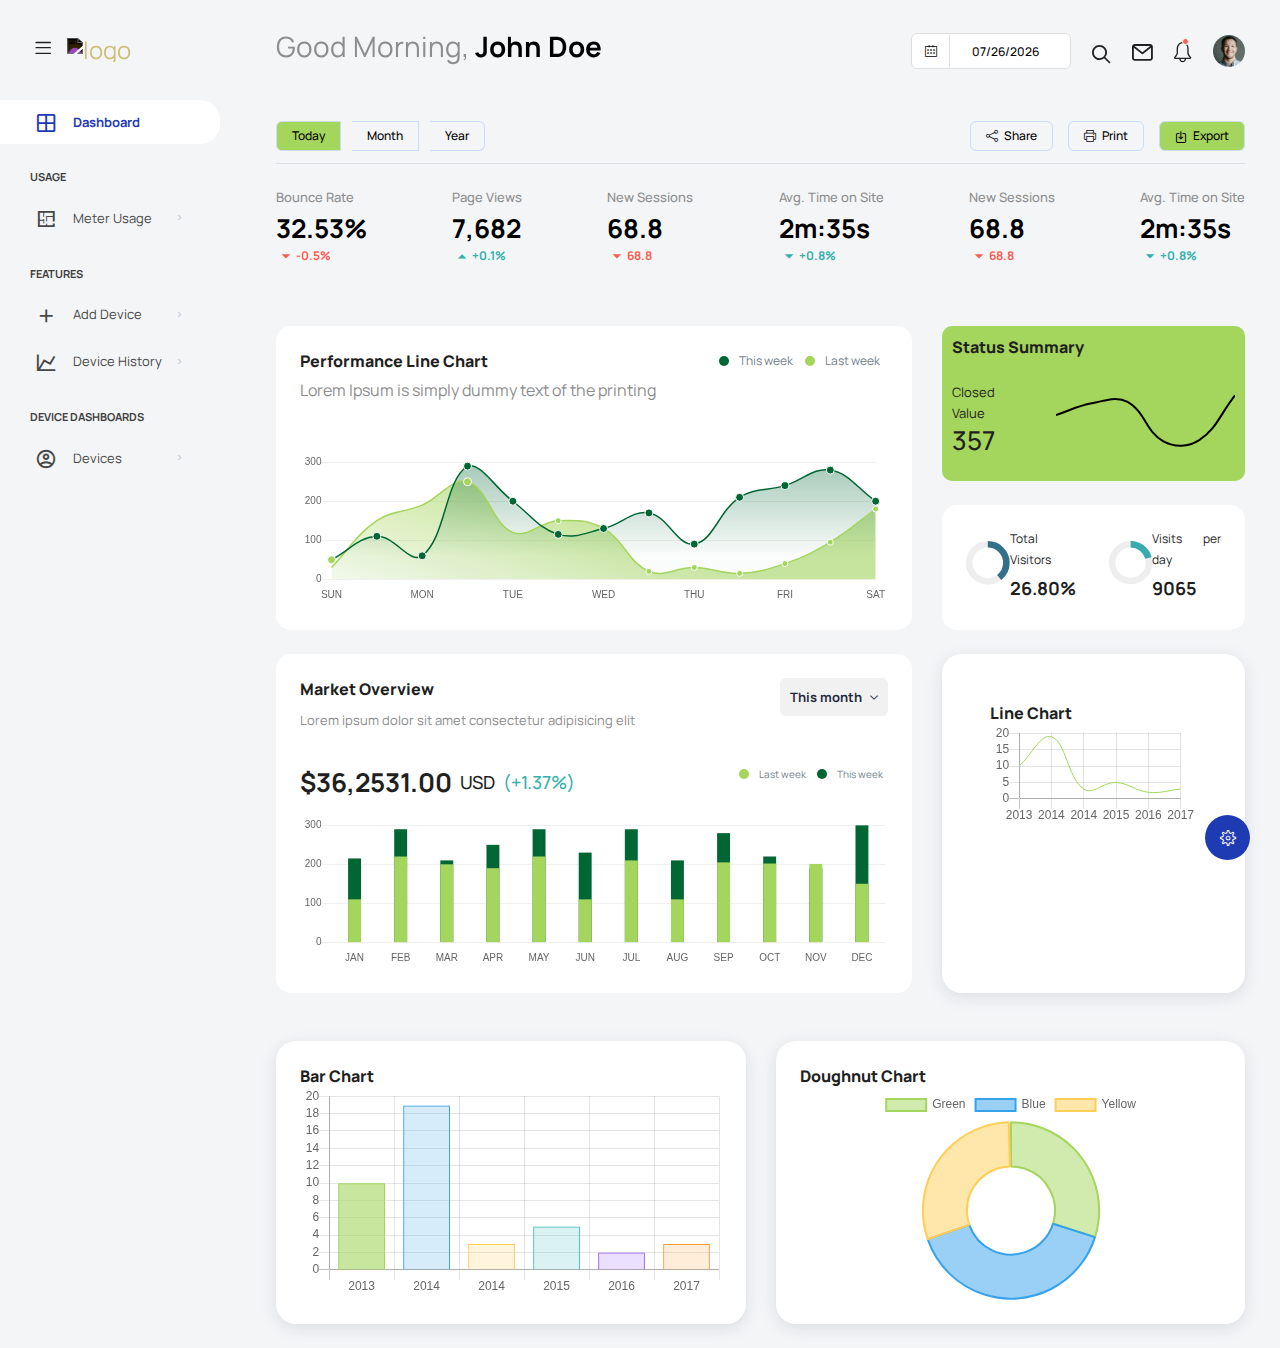
==== commit eef8411f: "fix" ====
--- a/Dashboard/index.html
+++ b/Dashboard/index.html
@@ -437,11 +437,11 @@
               <span class="menu-title">Device History</span>
               <i class="menu-arrow"></i>
             </a>
-            <!-- <div class="collapse" id="charts">
+            <div class="collapse" id="charts">
               <ul class="nav flex-column sub-menu">
-                <li class="nav-item"> <a class="nav-link" href="pages/charts/chartjs.html">ChartJs</a></li>
+                <li class="nav-item"> <a class="nav-link" href="devicehistory.html">Device Dashboard</a></li>
               </ul>
-            </div> -->
+            </div>
           </li>
           <!-- <li class="nav-item">
             <a class="nav-link" data-bs-toggle="collapse" href="#tables" aria-expanded="false" aria-controls="tables">
@@ -476,7 +476,7 @@
             </a>
             <div class="collapse" id="auth">
               <ul class="nav flex-column sub-menu">
-                <li class="nav-item"> <a class="nav-link" href="pages/samples/login.html"> Tech Mahindra Phase 3 </a></li>
+                <li class="nav-item"> <a class="nav-link" href="devicehistory.html"> Tech Mahindra Phase 3 </a></li>
               </ul>
             </div>
           </li>
--- a/Dashboard/css/vertical-layout-light/style.css
+++ b/Dashboard/css/vertical-layout-light/style.css
@@ -28502,7 +28502,7 @@
 .sidebar .nav .nav-item .nav-link .menu-title {
   color: inherit;
   display: inline-block;
-  font-size: 12px;
+  font-size: 13px;
   line-height: 1;
   vertical-align: middle;
 }
